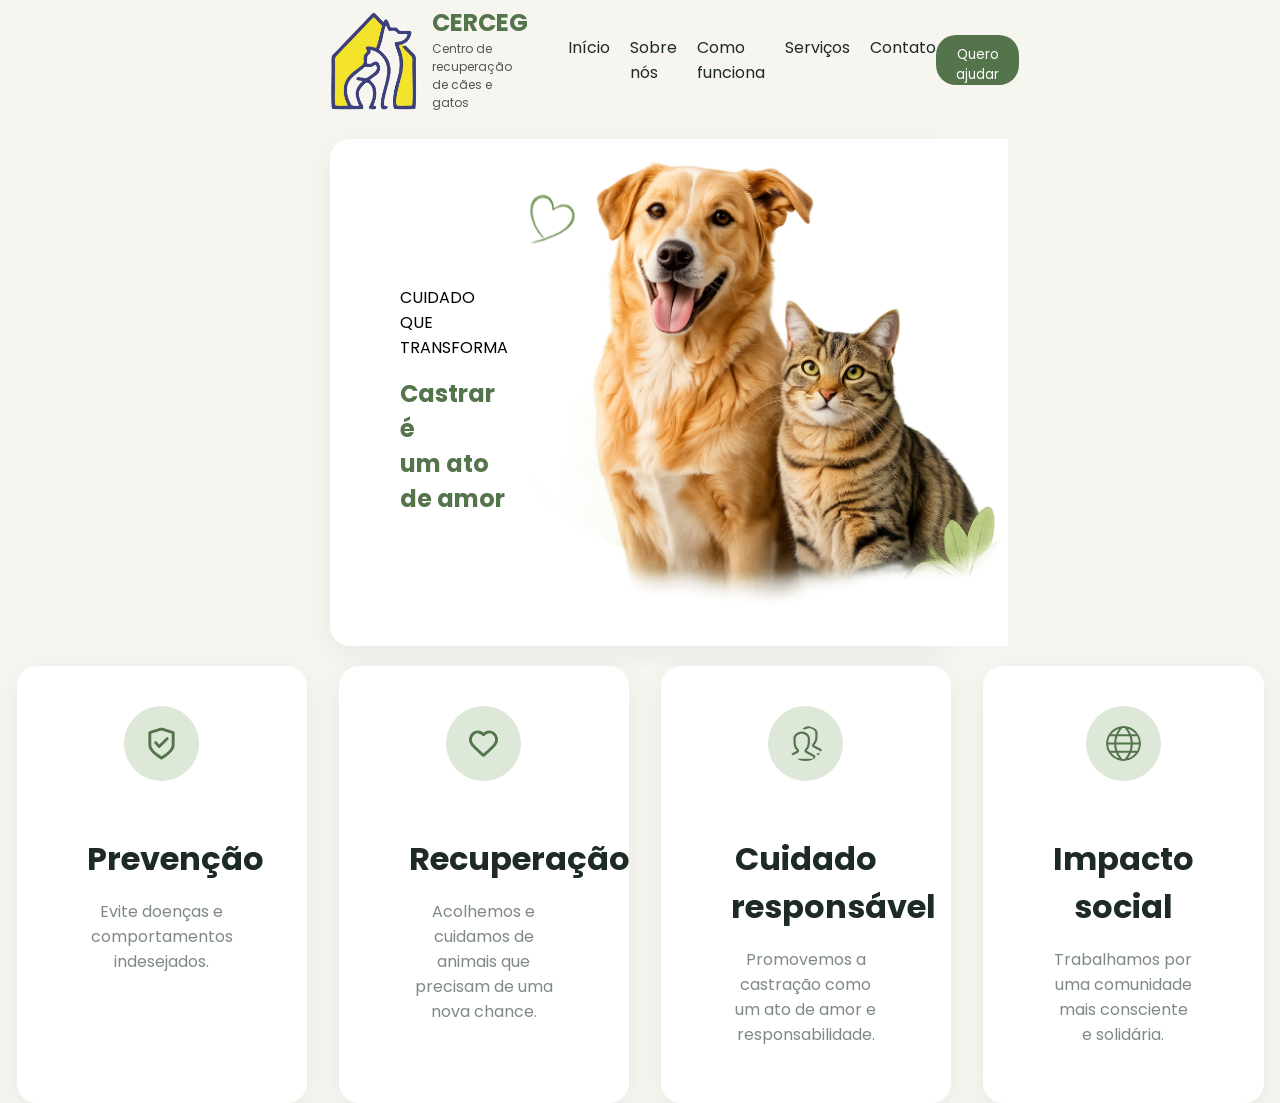
==== index.html @ d8b26020 "feat: trying to introduce cards and set css layout" ====
<!DOCTYPE html>
<html lang="en">
<head>
    <meta charset="UTF-8">
    <meta name="viewport" content="width=device-width, initial-scale=1.0">
    <title>CERCEG - Centro e recuperação de cães e gatos</title>
    <link rel="stylesheet" href="css/style.css">
    <link rel="stylesheet" href="components/topbar/topbar.css">
    <link rel="preconnect" href="https://fonts.googleapis.com">
    <link rel="preconnect" href="https://fonts.gstatic.com" crossorigin>
    <link href="https://fonts.googleapis.com/css2?family=Poppins:ital,wght@0,100;0,200;0,300;0,400;0,500;0,600;0,700;0,800;0,900;1,100;1,200;1,300;1,400;1,500;1,600;1,700;1,800;1,900&display=swap" rel="stylesheet">
</head>
<body>
    <header>
        <div class="topbar">
            <div class="logo">
                <img src="assets/logo.png" alt="Logo CERCEG">
                <div>
                    <h1>CERCEG</h1>
                    <span class="title-light">Centro de recuperação<br>de cães e gatos</span>
                </div>
            </div>
            <nav>
                <ul>
                    <li><a href="#">Início</a></li>
                    <li><a href="#">Sobre nós</a></li>
                    <li><a href="#">Como funciona</a></li>
                    <li><a href="#">Serviços</a></li>
                    <li><a href="#">Contato</a></li>
                </ul>
            </nav>
            <button class="btn">Quero ajudar</button>
        </div>
    </header>
    <main>
        <section class="hero">
            <div class="left">
                <p>CUIDADO QUE TRANSFORMA</p>
                <h1>
                    Castrar é <br>
                    <span class="title-bold">um ato de amor</span>
                </h1>
            </div>
            <div>
                <img src="assets/hero-image.png" alt="Imagem de um cachorro e um gato juntos">
            </div>
        </section>
        <section class="cards">
            <div class="card">
                <img src="assets/prevention.svg" alt="Imagem de segurança">
                <h2>Prevenção</h2>
                <p>Evite doenças e comportamentos indesejados.</p>
            </div>
            <div class="card">
                <img src="assets/recuperation.svg" alt="Imagem de coração">
                <h2>Recuperação</h2>
                <p>Acolhemos e cuidamos de animais que precisam de uma nova chance.</p>
            </div>
            <div class="card">
                <img src="assets/care.svg" alt="Imagem de uma pessoa">
                <h2>Cuidado responsável</h2>
                <p>Promovemos a castração como um ato de amor e responsabilidade.</p>
            </div>
            <div class="card">
                <img src="assets/world.svg" alt="Imagem do mundo">
                <h2>Impacto social</h2>
                <p>Trabalhamos por uma comunidade mais consciente e solidária.</p>
            </div>
        </section>
    </main>
</body>
</html>
---- css/style.css ----
* {
    background-color: #F7F5F0;
}

body {
    margin: 0;
    padding: 0;
    font-family: Poppins, Arial, Helvetica, sans-serif;
}

.hero {
    display: flex;
    justify-content: space-between;
    align-items: center;
    margin: 20px 330px 20px 330px;
    background-color: white;
    border-radius: 20px;
    box-shadow: 0 8px 30px rgba(30,42,36,0.06);
}
.hero * {
    background-color: white;
}
.hero .left {
    padding-left: 70px;
    
}
.hero img {
    height: 500px;
    padding: 0;
    background-color: transparent;
}

.cards {
    display: flex;
    gap: 32px;
    justify-content: center;
    margin: 0 360px;
}

.card {
    background-color: white;
    border-radius: 20px;
    padding: 40px 70px;
    text-align: center;
    box-shadow: 0 8px 30px rgba(30,42,36,0.06);
    width: 150px;
}

.card img {
    background-color: #DDE8D8;
    padding: 20px;
    border-radius: 50%;
    height: 35px;
    width: auto;
    margin-bottom: 20px;
}
.card h2 {
    margin-bottom: 15px;
    font-size: 1.5em;
    color: #1E2A24;
    font-weight: semi-bold;
    font-size: 32px;
    font-family: 'Poppins', sans-serif;
    background-color: white;
}
.card p {
    color: #7E8A83;
    font-weight: medium;
    font-family: 'Poppins', sans-serif;
    background-color: white;
}
---- components/topbar/topbar.css ----
* {
    font-family: 'Poppins', sans-serif;
}

.topbar {
    display: flex;
    justify-content: space-between;
    align-items: center;
    padding: 5px 0 5px 0;
    margin: 0 320px;
}

.topbar .logo {
    display: flex;
    align-items: center;
    gap: 10px;
}

.topbar img {
    height: 100px;
}

.topbar ul {
    display: flex;
    list-style: none;
    gap: 20px;
}
.topbar ul li a {
    text-decoration: none;
    color: #1E2A24
}
.topbar button {
    background-color: #54744c;
    color: white;
    border: none;
    padding: 10px 20px;
    border-radius: 5px;
    cursor: pointer;
    border-radius: 20px;
    height: 50px;
}
h1 {
    color: #54744c;
    font-size: 24px;
    margin: 0;
    align-items: center;
}

.title-light {
    display: inline-block;
    font-weight: medium;
    font-size: 12px;
    color: #555;
}
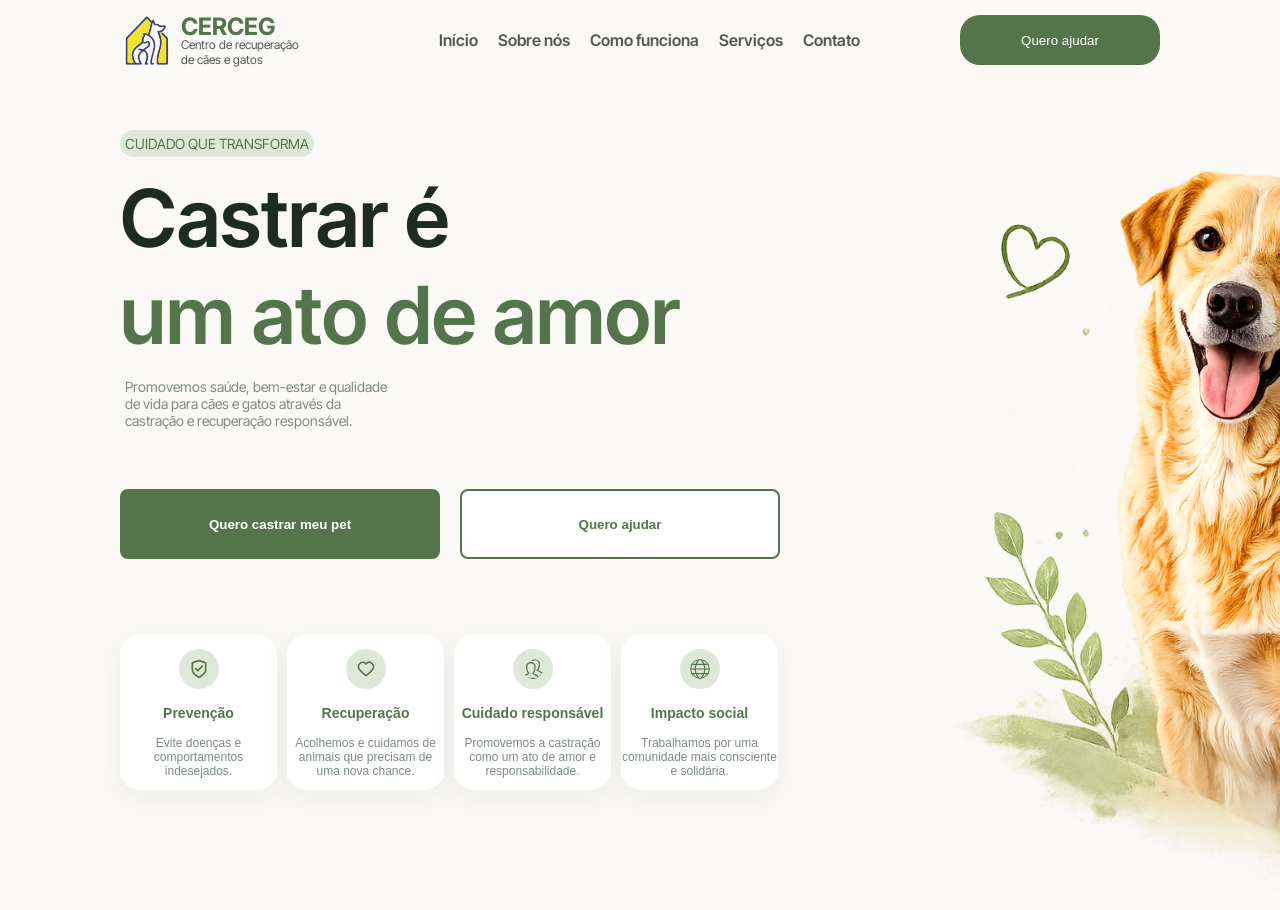
==== commit 5bdfd363: "fix: adjust layout" ====
--- a/index.html
+++ b/index.html
@@ -8,14 +8,14 @@
     <link rel="stylesheet" href="components/topbar/topbar.css">
     <link rel="preconnect" href="https://fonts.googleapis.com">
     <link rel="preconnect" href="https://fonts.gstatic.com" crossorigin>
-    <link href="https://fonts.googleapis.com/css2?family=Poppins:ital,wght@0,100;0,200;0,300;0,400;0,500;0,600;0,700;0,800;0,900;1,100;1,200;1,300;1,400;1,500;1,600;1,700;1,800;1,900&display=swap" rel="stylesheet">
+    <link href="https://fonts.googleapis.com/css2?family=Inter+Tight:ital,wght@0,100..900;1,100..900&display=swap" rel="stylesheet">
 </head>
 <body>
     <header>
         <div class="topbar">
             <div class="logo">
                 <img src="assets/logo.png" alt="Logo CERCEG">
-                <div>
+                <div class="title">
                     <h1>CERCEG</h1>
                     <span class="title-light">Centro de recuperação<br>de cães e gatos</span>
                 </div>
@@ -35,38 +35,44 @@
     <main>
         <section class="hero">
             <div class="left">
-                <p>CUIDADO QUE TRANSFORMA</p>
+                <p class="tag">CUIDADO QUE TRANSFORMA</p>
                 <h1>
                     Castrar é <br>
-                    <span class="title-bold">um ato de amor</span>
+                    <span>um ato de amor</span>
                 </h1>
+                <p class="description">Promovemos saúde, bem-estar e qualidade<br>de vida para cães e gatos através da<br>castração e recuperação responsável.</p>
+                <div class="btn">
+                    <button class="green">Quero castrar meu pet</button>
+                    <button class="white">Quero ajudar</button>
+                </div>
+                <section class="cards">
+                    <div class="card">
+                        <img src="assets/prevention.svg" alt="Imagem de segurança">
+                        <h2>Prevenção</h2>
+                        <p>Evite doenças e comportamentos indesejados.</p>
+                    </div>
+                    <div class="card">
+                        <img src="assets/recuperation.svg" alt="Imagem de coração">
+                        <h2>Recuperação</h2>
+                        <p>Acolhemos e cuidamos de animais que precisam de uma nova chance.</p>
+                    </div>
+                    <div class="card">
+                        <img src="assets/care.svg" alt="Imagem de uma pessoa">
+                        <h2>Cuidado responsável</h2>
+                        <p>Promovemos a castração como um ato de amor e responsabilidade.</p>
+                    </div>
+                    <div class="card">
+                        <img src="assets/world.svg" alt="Imagem do mundo">
+                        <h2>Impacto social</h2>
+                        <p>Trabalhamos por uma comunidade mais consciente e solidária.</p>
+                    </div>
+                </section>
             </div>
-            <div>
-                <img src="assets/hero-image.png" alt="Imagem de um cachorro e um gato juntos">
+            <div class="right">
+                <img src="assets/tst.png" alt="Imagem de um cachorro e um gato juntos">
             </div>
         </section>
-        <section class="cards">
-            <div class="card">
-                <img src="assets/prevention.svg" alt="Imagem de segurança">
-                <h2>Prevenção</h2>
-                <p>Evite doenças e comportamentos indesejados.</p>
-            </div>
-            <div class="card">
-                <img src="assets/recuperation.svg" alt="Imagem de coração">
-                <h2>Recuperação</h2>
-                <p>Acolhemos e cuidamos de animais que precisam de uma nova chance.</p>
-            </div>
-            <div class="card">
-                <img src="assets/care.svg" alt="Imagem de uma pessoa">
-                <h2>Cuidado responsável</h2>
-                <p>Promovemos a castração como um ato de amor e responsabilidade.</p>
-            </div>
-            <div class="card">
-                <img src="assets/world.svg" alt="Imagem do mundo">
-                <h2>Impacto social</h2>
-                <p>Trabalhamos por uma comunidade mais consciente e solidária.</p>
-            </div>
-        </section>
+        
     </main>
 </body>
 </html>
--- a/css/style.css
+++ b/css/style.css
@@ -1,65 +1,129 @@
-* {
-    background-color: #F7F5F0;
+body * {
+    background-color: #FAF9F6;
 }
 
 body {
+    font-family: "Inter Tight", sans-serif;
+    font-optical-sizing: auto;
     margin: 0;
     padding: 0;
-    font-family: Poppins, Arial, Helvetica, sans-serif;
 }
 
 .hero {
     display: flex;
-    justify-content: space-between;
+    align-items: stretch;
+}
+
+.hero .left .tag {
+    display: inline-flex;
     align-items: center;
-    margin: 20px 330px 20px 330px;
+    color: #54744c;
+    font-weight: medium;
+    font-size: 14px;
+    margin: 50px 0 0 120px;
+    border-radius: 20px;
+    background-color: #DDE8D8;
+    padding: 5px 5px 5px 5px;
+}
+
+.hero .left h1 {
+    color: #1E2A24;
+    font-weight: 600;
+    font-size: 80px;
+    margin: 12px 0 0 120px;
+    background-color: transparent;
+}
+
+.hero .left h1 span {
+    color: #54744c;
+}
+
+.hero .left .description {
+    display: inline-flex;
+    color: #7E8A83;
+    font-weight: medium;
+    font-size: 14px;
+    margin: 15px 0 0 125px;
+    background-color: transparent;
+}
+
+.hero .left .btn .green {
+    background-color: #54744c;
+    color: white;
+    border: none;
+    border-radius: 8px;
+    cursor: pointer;
+    width: 320px;
+    height: 70px;
+    font-weight: 600;
+}
+
+.hero .left .btn .white {
     background-color: white;
-    border-radius: 20px;
-    box-shadow: 0 8px 30px rgba(30,42,36,0.06);
+    color: #54744c;
+    border: 2px solid #54744c;
+    border-radius: 8px;
+    cursor: pointer;
+    width: 320px;
+    height: 70px;
+    font-weight: 600;
 }
-.hero * {
-    background-color: white;
+
+.hero .left .btn {
+    display: flex;
+    gap: 20px;
+    margin: 60px 0 0 120px;
 }
+
+.hero img {
+    height: 830px;
+    padding: 0;
+}
+
 .hero .left {
-    padding-left: 70px;
-    
+    flex: 1;
+    display: flex;
+    flex-direction: column;
+    align-items: flex-start;
 }
-.hero img {
-    height: 500px;
-    padding: 0;
-    background-color: transparent;
+
+.hero .right {
+    flex: 1;
+    display: flex;
+    justify-content: center;
+    margin-right: 90px;
 }
 
 .cards {
     display: flex;
-    gap: 32px;
+    gap: 10px;
     justify-content: center;
-    margin: 0 360px;
+    margin: 75px 150px 0 120px;
+    border: 0;
 }
 
 .card {
     background-color: white;
     border-radius: 20px;
-    padding: 40px 70px;
     text-align: center;
     box-shadow: 0 8px 30px rgba(30,42,36,0.06);
-    width: 150px;
+    width: 157px;
 }
 
 .card img {
     background-color: #DDE8D8;
-    padding: 20px;
+    margin-top: 15px;
+    padding: 10px;
     border-radius: 50%;
-    height: 35px;
+    height: 20px;
     width: auto;
-    margin-bottom: 20px;
 }
 .card h2 {
     margin-bottom: 15px;
     font-size: 1.5em;
-    color: #1E2A24;
-    font-weight: semi-bold;
-    font-size: 32px;
+    color: #54744c;
+    font-weight: 700;
+    font-size: 14px;
     font-family: 'Poppins', sans-serif;
     background-color: white;
 }
@@ -68,4 +132,5 @@
     font-weight: medium;
     font-family: 'Poppins', sans-serif;
     background-color: white;
+    font-size: 12px;
 }
--- a/components/topbar/topbar.css
+++ b/components/topbar/topbar.css
@@ -1,13 +1,10 @@
-* {
-    font-family: 'Poppins', sans-serif;
-}
-
 .topbar {
     display: flex;
     justify-content: space-between;
     align-items: center;
     padding: 5px 0 5px 0;
-    margin: 0 320px;
+    height: 70px;
+    border-radius: 30%;
 }
 
 .topbar .logo {
@@ -17,7 +14,8 @@
 }
 
 .topbar img {
-    height: 100px;
+    height: 50px;
+    margin-left: 120px;
 }
 
 .topbar ul {
@@ -27,17 +25,20 @@
 }
 .topbar ul li a {
     text-decoration: none;
-    color: #1E2A24
+    color: #575757;
+    font-weight: 600;
+    font-size: 16px;
 }
 .topbar button {
     background-color: #54744c;
     color: white;
     border: none;
     padding: 10px 20px;
-    border-radius: 5px;
     cursor: pointer;
     border-radius: 20px;
     height: 50px;
+    width: 200px;
+    margin-right: 120px;
 }
 h1 {
     color: #54744c;
@@ -47,6 +48,7 @@
 }
 
 .title-light {
+    margin-top: -4px;
     display: inline-block;
     font-weight: medium;
     font-size: 12px;
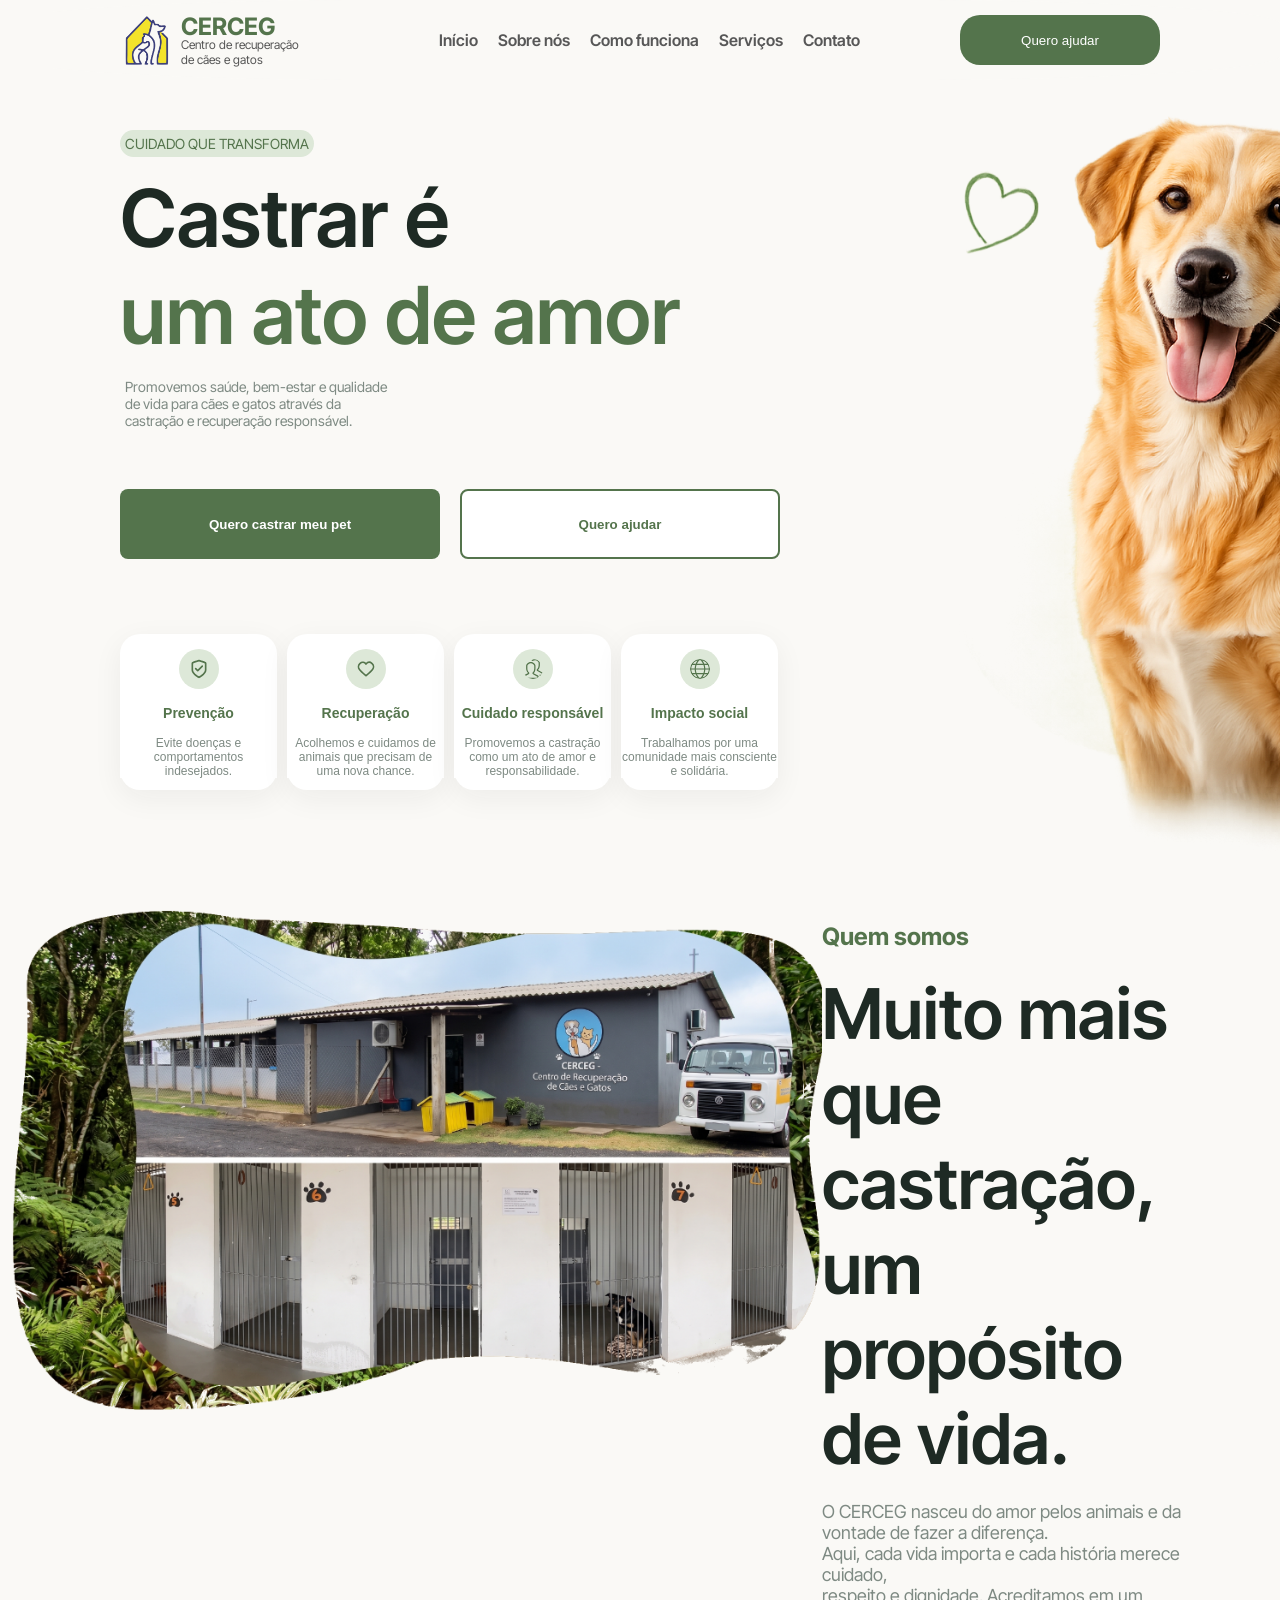
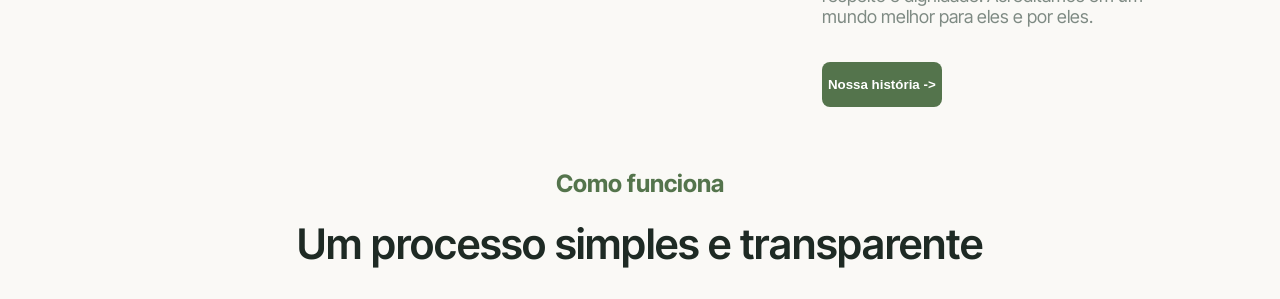
==== commit dabf3151: "feat: add about section" ====
--- a/index.html
+++ b/index.html
@@ -69,10 +69,29 @@
                 </section>
             </div>
             <div class="right">
-                <img src="assets/tst.png" alt="Imagem de um cachorro e um gato juntos">
+                <img src="assets/hero-image.png" alt="Imagem de um cachorro e um gato juntos">
             </div>
         </section>
-        
+        <section class="about">
+            <div class="left">
+                <img src="assets/about-image.png" alt="CERCEG Localização">
+            </div>
+            <div class="right">
+                <h2>Quem somos</h2>
+                <h3>Muito mais que castração,<br>um propósito de vida.</h3>
+                <span class="description">
+                    O CERCEG nasceu do amor pelos animais e da vontade
+                    de fazer a diferença.<br>Aqui, cada vida importa e cada
+                    história merece cuidado,<br>respeito e dignidade.
+                    Acreditamos em um mundo melhor para eles e por eles.
+                </span>
+                <button class="btn">Nossa história -></button>
+            </div>
+        </section>
+        <section class="how-it-works">
+            <h2>Como funciona</h2>
+            <h3>Um processo simples e transparente</h3>
+        </section>
     </main>
 </body>
 </html>
--- a/css/style.css
+++ b/css/style.css
@@ -118,6 +118,7 @@
     height: 20px;
     width: auto;
 }
+
 .card h2 {
     margin-bottom: 15px;
     font-size: 1.5em;
@@ -127,6 +128,7 @@
     font-family: 'Poppins', sans-serif;
     background-color: white;
 }
+
 .card p {
     color: #7E8A83;
     font-weight: medium;
@@ -134,3 +136,89 @@
     background-color: white;
     font-size: 12px;
 }
+
+.about {
+    display: flex;
+    align-items: stretch;
+}
+
+.about .left {
+    flex: 1;
+    display: flex;
+    justify-content: center;
+    margin-left: 0;
+}
+
+.about .left img {
+    height: 500px;
+    padding: 0 0 70px 0;
+}
+
+.about .right {
+    flex: 1;
+    display: flex;
+    flex-direction: column;
+    align-items: flex-start;
+    margin-right: 90px;
+}
+
+.about .right h2 {
+    color: #54744c;
+    font-size: 24px;
+    font-weight: 700;
+    margin: 12px 0 20px 0;
+    background-color: transparent;
+}
+
+.about .right h3 {
+    color: #1E2A24;
+    font-size: 70px;
+    font-weight: 600;
+    margin: 0 0 20px 0;
+    background-color: transparent;
+}
+.about .right span {
+    display: inline-flex;
+    color: #7E8A83;
+    font-weight: medium;
+    font-size: 18px;
+    margin: 0 0 20px 0;
+    background-color: transparent;
+    align-items: center;
+    justify-content: center;
+}
+
+.about .right .btn {
+    background-color: #54744c;
+    color: white;
+    border: none;
+    border-radius: 8px;
+    cursor: pointer;
+    font-weight: 600;
+    height: 45px;
+    margin: 15px 0 50px 0;
+}
+.how-it-works {
+    display: flex;
+    flex-direction: column;
+    align-items: center;
+    margin: 0;
+    padding: 0;
+}
+.how-it-works h2 {
+    color: #54744c;
+    font-size: 24px;
+    align-items: center;
+    justify-content: center;
+    font-weight: 700;
+    margin: 12px 0 20px 0;
+    background-color: transparent;
+}
+
+.how-it-works h3 {
+    color: #1E2A24;
+    font-size: 42px;
+    font-weight: 600;
+    margin: 0 0 30px 0;
+    background-color: transparent;
+}
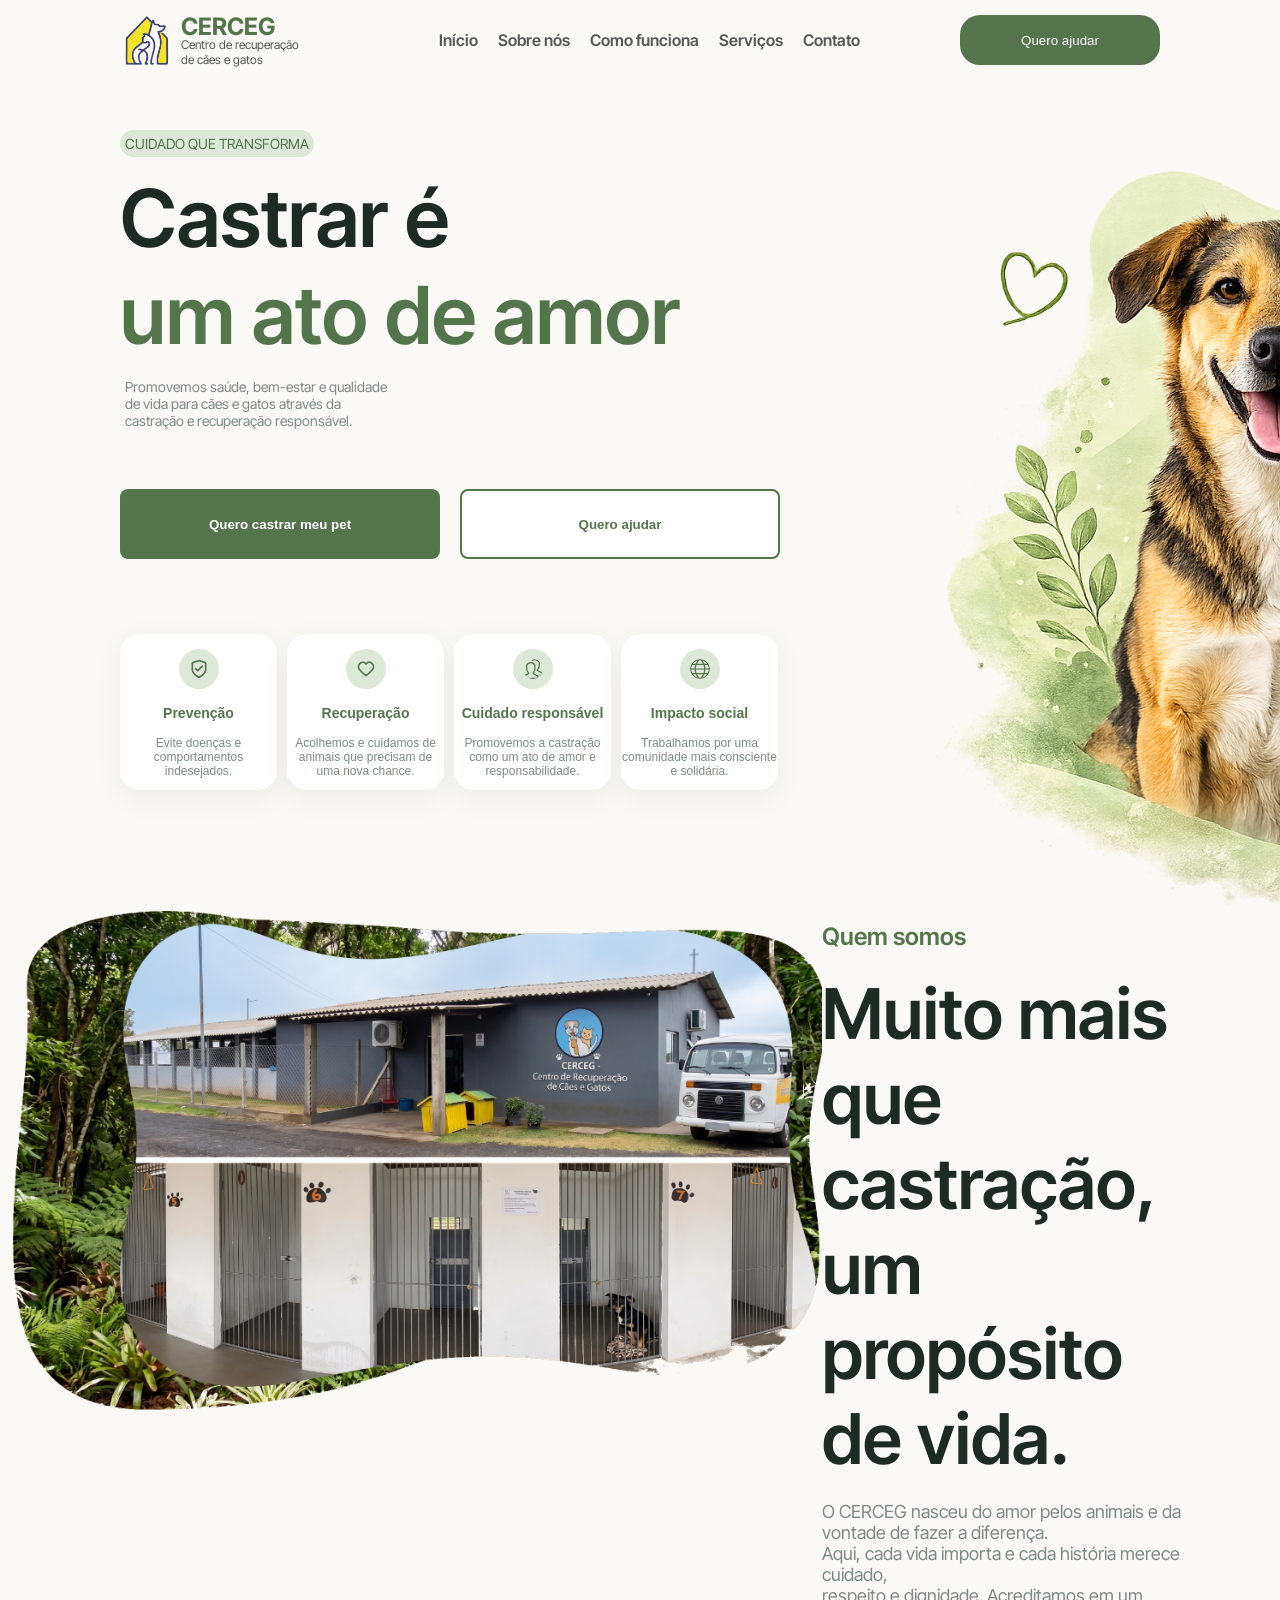
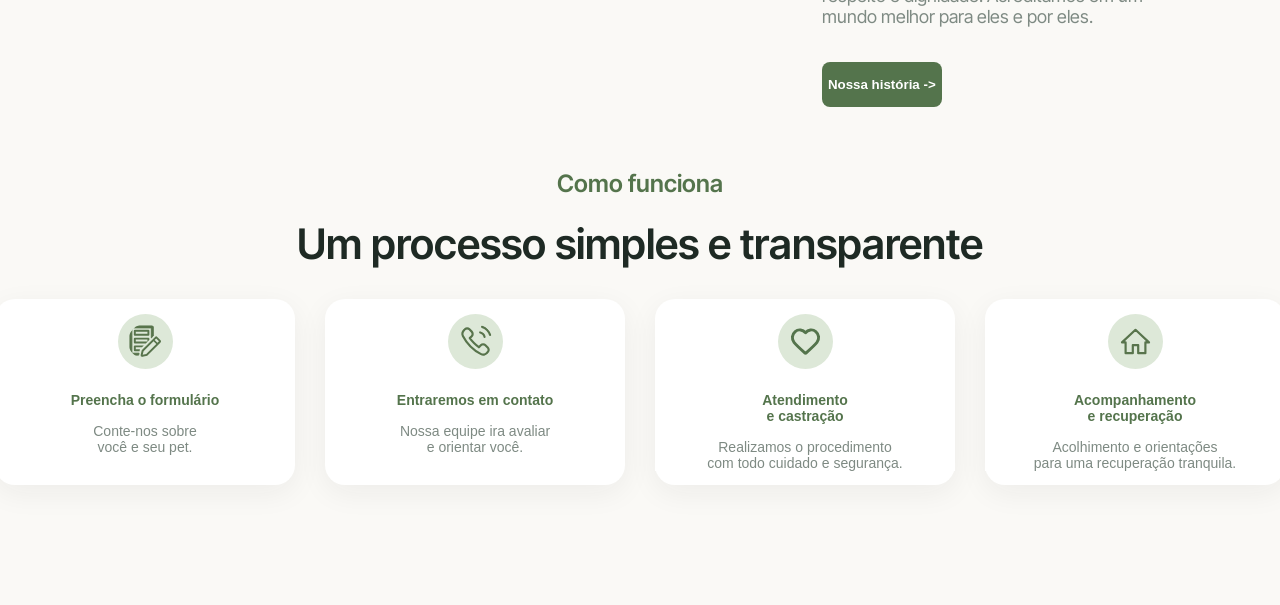
==== commit 15dfbaa0: "feat: add a steps section" ====
--- a/index.html
+++ b/index.html
@@ -91,6 +91,27 @@
         <section class="how-it-works">
             <h2>Como funciona</h2>
             <h3>Um processo simples e transparente</h3>
+            <div class="steps">
+                <div class="step">
+                    <img src="assets/form.svg" alt="Imagem de um calendário">
+                    <h4>Preencha o formulário</h4>
+                    <p>Conte-nos sobre<br>você e seu pet.</p>
+                </div>
+                <div class="step">
+                    <img src="assets/telephone.svg" alt="Imagem de um telefone">
+                    <h4>Entraremos em contato</h4>
+                    <p>Nossa equipe ira avaliar<br>e orientar você.</p>
+                </div>
+                <div class="step">
+                    <img src="assets/recuperation.svg" alt="Imagem de um coração">
+                    <h4>Atendimento<br>e castração</h4>
+                    <p>Realizamos o procedimento<br>com todo cuidado e segurança.</p>
+                </div>
+                <div class="step">
+                    <img src="assets/house.svg" alt="Imagem de um coração">
+                    <h4>Acompanhamento<br>e recuperação</h4>
+                    <p>Acolhimento e orientações<br>para uma recuperação tranquila.</p>
+                </div>
         </section>
     </main>
 </body>
--- a/css/style.css
+++ b/css/style.css
@@ -165,7 +165,7 @@
 .about .right h2 {
     color: #54744c;
     font-size: 24px;
-    font-weight: 700;
+    font-weight: 600;
     margin: 12px 0 20px 0;
     background-color: transparent;
 }
@@ -204,15 +204,14 @@
     align-items: center;
     margin: 0;
     padding: 0;
+    background-color: transparent;
 }
 .how-it-works h2 {
     color: #54744c;
     font-size: 24px;
-    align-items: center;
-    justify-content: center;
-    font-weight: 700;
+    justify-content: center;
+    font-weight: 600;
     margin: 12px 0 20px 0;
-    background-color: transparent;
 }
 
 .how-it-works h3 {
@@ -220,5 +219,48 @@
     font-size: 42px;
     font-weight: 600;
     margin: 0 0 30px 0;
-    background-color: transparent;
+    justify-content: center;
+}
+
+.how-it-works .steps {
+    display: flex;
+    margin: 0;
+    padding: 0 0 120px 0;
+}
+
+.how-it-works .steps .step {
+    background-color: white;
+    border-radius: 20px;
+    text-align: center;
+    box-shadow: 0 8px 30px rgba(30,42,36,0.06);
+    width: 300px;
+    margin: 0 15px;
+}
+
+.how-it-works img {
+    background-color: #DDE8D8;
+    justify-content: center;
+    margin-top: 15px;
+    padding: 10px;
+    border-radius: 50%;
+    height: 35px;
+    width: auto;
+}
+
+.how-it-works .steps .step h4 {
+    margin-bottom: 15px;
+    font-size: 1.5em;
+    color: #54744c;
+    font-weight: 700;
+    font-size: 14px;
+    font-family: 'Poppins', sans-serif;
+    background-color: white;
+}
+
+.how-it-works .steps .step p {
+    color: #7E8A83;
+    font-weight: medium;
+    font-family: 'Poppins', sans-serif;
+    background-color: white;
+    font-size: 14px;
 }
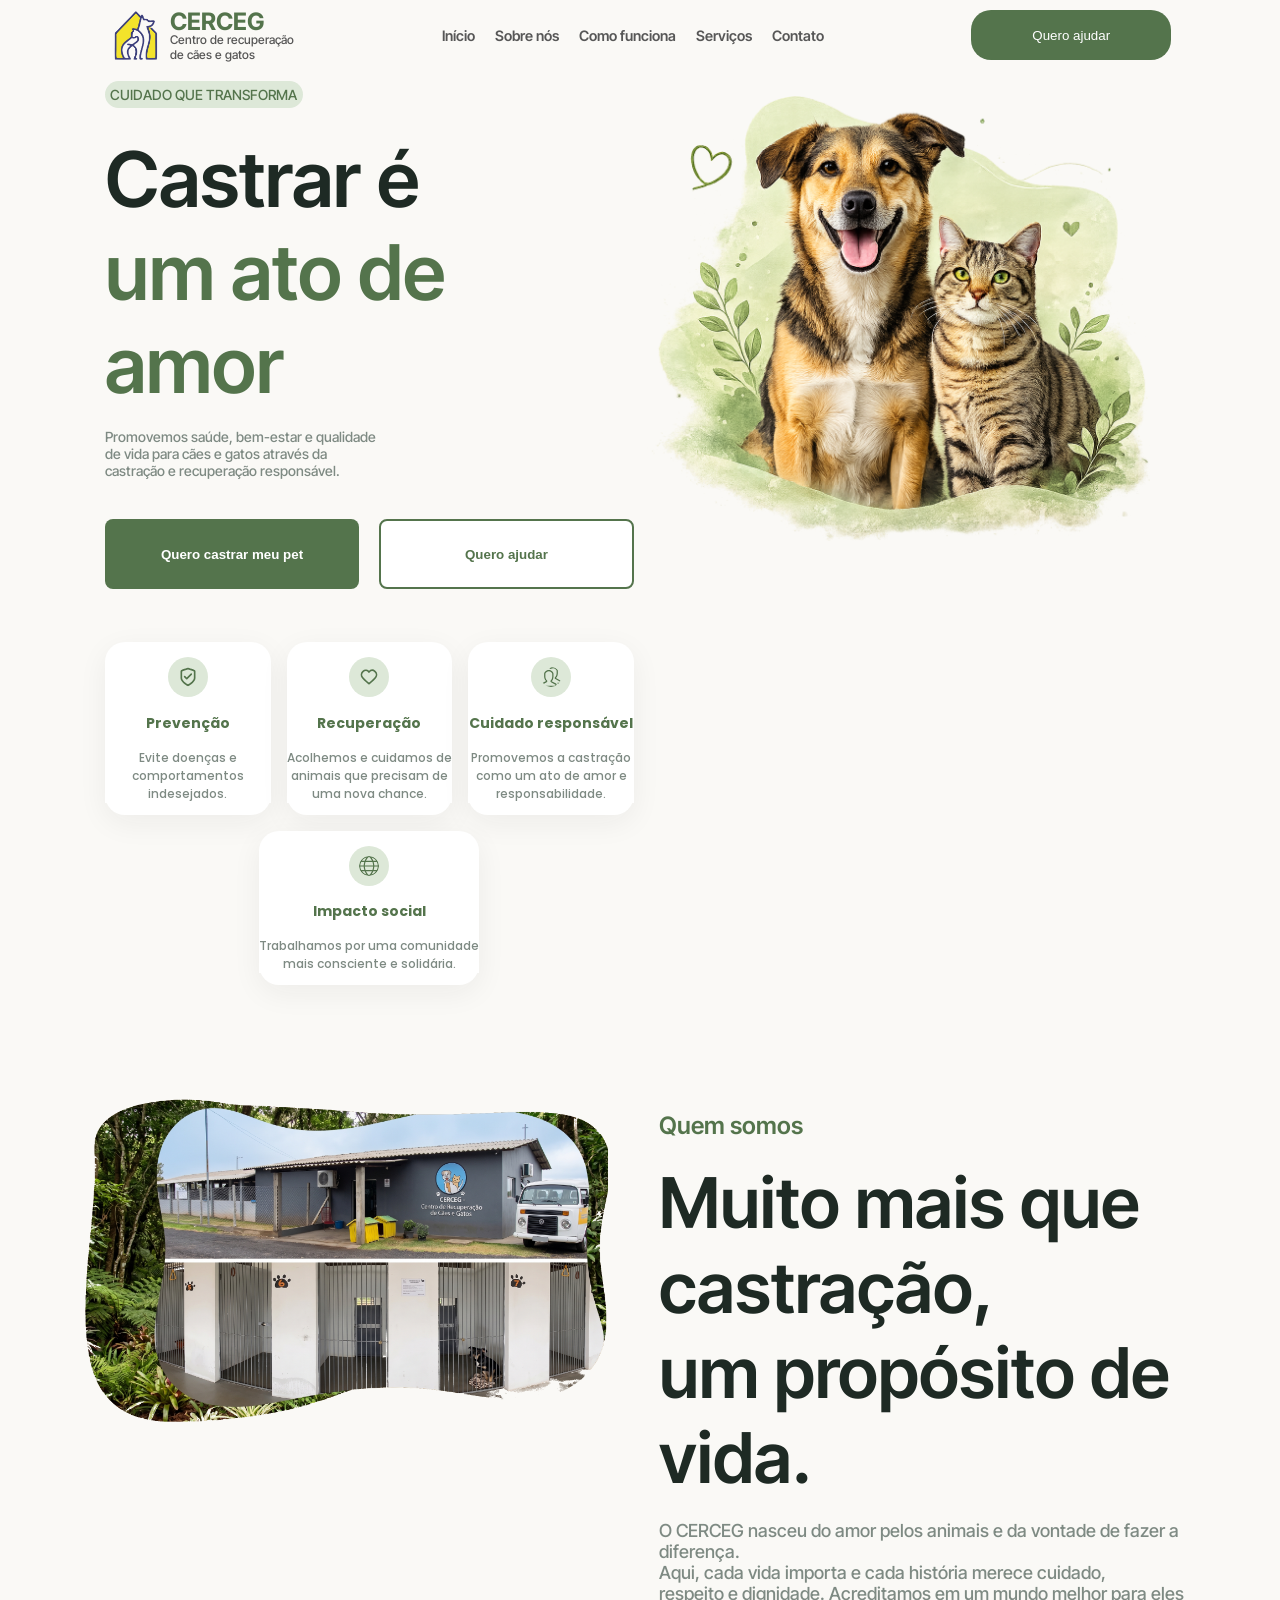
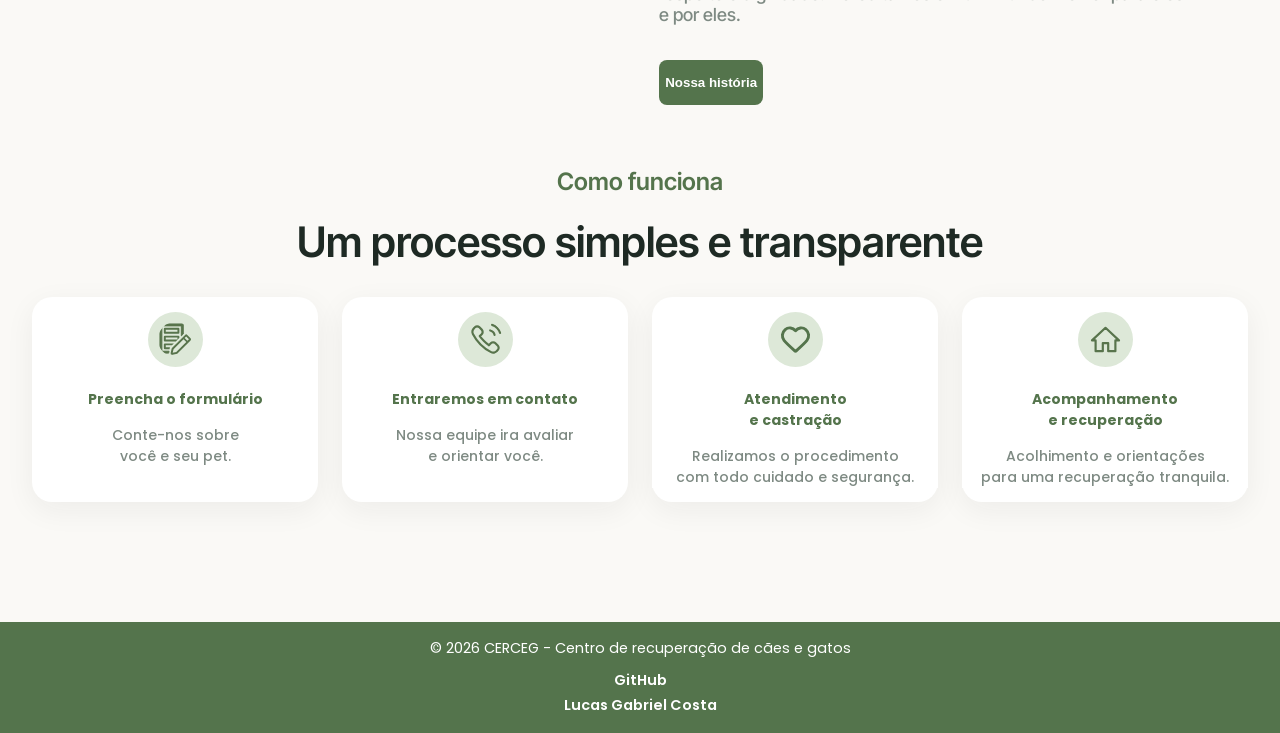
==== commit e43b64a7: "feat: add footer and alter cards to stay responsive to desktops" ====
--- a/index.html
+++ b/index.html
@@ -1,14 +1,18 @@
 <!DOCTYPE html>
-<html lang="en">
+<html lang="pt-BR">
 <head>
     <meta charset="UTF-8">
     <meta name="viewport" content="width=device-width, initial-scale=1.0">
     <title>CERCEG - Centro e recuperação de cães e gatos</title>
     <link rel="stylesheet" href="css/style.css">
     <link rel="stylesheet" href="components/topbar/topbar.css">
+    <link rel="stylesheet" href="components/footer/footer.css">
+
     <link rel="preconnect" href="https://fonts.googleapis.com">
     <link rel="preconnect" href="https://fonts.gstatic.com" crossorigin>
+    
     <link href="https://fonts.googleapis.com/css2?family=Inter+Tight:ital,wght@0,100..900;1,100..900&display=swap" rel="stylesheet">
+    <link href="https://fonts.googleapis.com/css2?family=Poppins:wght@400;600&display=swap" rel="stylesheet">
 </head>
 <body>
     <header>
@@ -22,18 +26,18 @@
             </div>
             <nav>
                 <ul>
-                    <li><a href="#">Início</a></li>
-                    <li><a href="#">Sobre nós</a></li>
-                    <li><a href="#">Como funciona</a></li>
+                    <li><a href="#inicio">Início</a></li>
+                    <li><a href="#sobre">Sobre nós</a></li>
+                    <li><a href="#como-funciona">Como funciona</a></li>
                     <li><a href="#">Serviços</a></li>
-                    <li><a href="#">Contato</a></li>
+                    <li><a href="#footer">Contato</a></li>
                 </ul>
             </nav>
             <button class="btn">Quero ajudar</button>
         </div>
     </header>
     <main>
-        <section class="hero">
+        <section id="inicio" class="hero">
             <div class="left">
                 <p class="tag">CUIDADO QUE TRANSFORMA</p>
                 <h1>
@@ -72,7 +76,7 @@
                 <img src="assets/hero-image.png" alt="Imagem de um cachorro e um gato juntos">
             </div>
         </section>
-        <section class="about">
+        <section id="sobre" class="about">
             <div class="left">
                 <img src="assets/about-image.png" alt="CERCEG Localização">
             </div>
@@ -85,10 +89,10 @@
                     história merece cuidado,<br>respeito e dignidade.
                     Acreditamos em um mundo melhor para eles e por eles.
                 </span>
-                <button class="btn">Nossa história -></button>
+                <button class="btn">Nossa história</button>
             </div>
         </section>
-        <section class="how-it-works">
+        <section id="como-funciona" class="how-it-works">
             <h2>Como funciona</h2>
             <h3>Um processo simples e transparente</h3>
             <div class="steps">
@@ -112,7 +116,14 @@
                     <h4>Acompanhamento<br>e recuperação</h4>
                     <p>Acolhimento e orientações<br>para uma recuperação tranquila.</p>
                 </div>
+            </div>
         </section>
     </main>
+    <footer id="footer">
+        <p>© 2026 CERCEG - Centro de recuperação de cães e gatos</p>
+        <a href="https://github.com/rxluk/CERCEG/">GitHub</a>
+        <br>
+        <a href="https://rxluk.github.io/">Lucas Gabriel Costa</a>
+    </footer>
 </body>
 </html>
--- a/css/style.css
+++ b/css/style.css
@@ -1,4 +1,7 @@
-body * {
+html {
+    scroll-behavior: smooth;
+}
+body {
     background-color: #FAF9F6;
 }
 
@@ -7,30 +10,42 @@
     font-optical-sizing: auto;
     margin: 0;
     padding: 0;
+    overflow-x: hidden;
 }
 
 .hero {
     display: flex;
     align-items: stretch;
+    width: 100%;
+    margin: 0 auto;
+    padding: 0 2rem;
+    box-sizing: border-box;
+}
+
+.hero .left,
+.hero .right {
+    flex: 1;
+    min-width: 0;
+    width: 100%;
 }
 
 .hero .left .tag {
     display: inline-flex;
     align-items: center;
     color: #54744c;
-    font-weight: medium;
-    font-size: 14px;
-    margin: 50px 0 0 120px;
-    border-radius: 20px;
+    font-weight: 500;
+    font-size: 0.875rem;
+    margin-top: 2%;
+    border-radius: 1.25rem;
     background-color: #DDE8D8;
-    padding: 5px 5px 5px 5px;
+    padding: 1% 1%;
 }
 
 .hero .left h1 {
     color: #1E2A24;
     font-weight: 600;
-    font-size: 80px;
-    margin: 12px 0 0 120px;
+    font-size: clamp(1rem, 6vw, 5rem);
+    margin-top: 2%;
     background-color: transparent;
 }
 
@@ -41,42 +56,50 @@
 .hero .left .description {
     display: inline-flex;
     color: #7E8A83;
-    font-weight: medium;
-    font-size: 14px;
-    margin: 15px 0 0 125px;
-    background-color: transparent;
+    font-weight: 500;
+    font-size: 0.875rem;
+    margin-top: 3%;
+    background-color: transparent;
+}
+
+.hero .left .btn {
+    display: flex;
+    gap: 1.25rem;
+    width: 100%;
+    background-color: transparent;
+    margin-top: 5%;
+}
+
+.hero .left .btn .green,
+.hero .left .btn .white {
+    flex: 1 1 20rem;
+    min-width: 14rem;
+    width: 100%;
+    height: 4.375rem;
+    font-weight: 600;
 }
 
 .hero .left .btn .green {
     background-color: #54744c;
     color: white;
     border: none;
-    border-radius: 8px;
+    border-radius: 0.5rem;
     cursor: pointer;
-    width: 320px;
-    height: 70px;
-    font-weight: 600;
 }
 
 .hero .left .btn .white {
     background-color: white;
     color: #54744c;
     border: 2px solid #54744c;
-    border-radius: 8px;
+    border-radius: 0.5rem;
     cursor: pointer;
-    width: 320px;
-    height: 70px;
-    font-weight: 600;
-}
-
-.hero .left .btn {
-    display: flex;
-    gap: 20px;
-    margin: 60px 0 0 120px;
 }
 
 .hero img {
-    height: 830px;
+    margin-top: 5%;
+    max-width: 95%;
+    height: auto;
+    object-fit: contain;
     padding: 0;
 }
 
@@ -85,20 +108,24 @@
     display: flex;
     flex-direction: column;
     align-items: flex-start;
+    margin-bottom: 5%;
+    margin-left: 6%;
 }
 
 .hero .right {
     flex: 1;
     display: flex;
     justify-content: center;
-    margin-right: 90px;
+    margin-right: 7%;
+    align-items: flex-start;
 }
 
 .cards {
     display: flex;
-    gap: 10px;
-    justify-content: center;
-    margin: 75px 150px 0 120px;
+    gap: 1rem;
+    justify-content: center;
+    flex-wrap: wrap ;
+    margin: 10% 0;
     border: 0;
 }
 
@@ -107,7 +134,9 @@
     border-radius: 20px;
     text-align: center;
     box-shadow: 0 8px 30px rgba(30,42,36,0.06);
-    width: 157px;
+    flex: 1 1 160px;
+    max-width: 220px;
+    min-width: 140px;
 }
 
 .card img {
@@ -131,7 +160,7 @@
 
 .card p {
     color: #7E8A83;
-    font-weight: medium;
+    font-weight: 500;
     font-family: 'Poppins', sans-serif;
     background-color: white;
     font-size: 12px;
@@ -143,23 +172,27 @@
 }
 
 .about .left {
-    flex: 1;
-    display: flex;
-    justify-content: center;
-    margin-left: 0;
-}
-
-.about .left img {
-    height: 500px;
-    padding: 0 0 70px 0;
-}
-
-.about .right {
     flex: 1;
     display: flex;
     flex-direction: column;
     align-items: flex-start;
-    margin-right: 90px;
+    margin-bottom: 5%;
+    margin-left: 6%;
+}
+
+.about .left img {
+    max-width: 100%;
+    height: auto;
+    padding: 0 0 70px 0;
+}
+
+.about .right {
+    flex: 1;
+    display: flex;
+    flex-direction: column;
+    align-items: flex-start;
+    margin-right: 7%;
+    margin-left: 4%;
 }
 
 .about .right h2 {
@@ -180,7 +213,7 @@
 .about .right span {
     display: inline-flex;
     color: #7E8A83;
-    font-weight: medium;
+    font-weight: 500;
     font-size: 18px;
     margin: 0 0 20px 0;
     background-color: transparent;
@@ -224,8 +257,12 @@
 
 .how-it-works .steps {
     display: flex;
-    margin: 0;
-    padding: 0 0 120px 0;
+    flex-wrap: wrap;
+    gap: 1.5rem;
+    justify-content: center;
+    width: 100%;
+    padding: 0 2rem 120px;
+    box-sizing: border-box;
 }
 
 .how-it-works .steps .step {
@@ -233,8 +270,10 @@
     border-radius: 20px;
     text-align: center;
     box-shadow: 0 8px 30px rgba(30,42,36,0.06);
-    width: 300px;
-    margin: 0 15px;
+
+    flex: 1 1 260px;
+    max-width: 300px;
+    min-width: 220px;
 }
 
 .how-it-works img {
@@ -259,7 +298,7 @@
 
 .how-it-works .steps .step p {
     color: #7E8A83;
-    font-weight: medium;
+    font-weight: 500;
     font-family: 'Poppins', sans-serif;
     background-color: white;
     font-size: 14px;
--- a/components/topbar/topbar.css
+++ b/components/topbar/topbar.css
@@ -2,9 +2,12 @@
     display: flex;
     justify-content: space-between;
     align-items: center;
-    padding: 5px 0 5px 0;
+
+    width: 100%;
     height: 70px;
-    border-radius: 30%;
+
+    padding: 5px 2rem;
+    box-sizing: border-box;
 }
 
 .topbar .logo {
@@ -15,20 +18,24 @@
 
 .topbar img {
     height: 50px;
-    margin-left: 120px;
+    margin-left: clamp(1rem, 6vw, 120px);
 }
 
 .topbar ul {
     display: flex;
     list-style: none;
-    gap: 20px;
+    gap: 20px; /* mantém igual */
+    padding: 0;
+    margin: 0;
 }
+
 .topbar ul li a {
     text-decoration: none;
     color: #575757;
     font-weight: 600;
-    font-size: 16px;
+    font-size: clamp(0.9rem, 1vw, 1rem);
 }
+
 .topbar button {
     background-color: #54744c;
     color: white;
@@ -37,20 +44,21 @@
     cursor: pointer;
     border-radius: 20px;
     height: 50px;
-    width: 200px;
-    margin-right: 120px;
+
+    width: clamp(160px, 18vw, 200px);
+    margin-right: clamp(1rem, 6vw, 120px);
 }
+
 h1 {
     color: #54744c;
     font-size: 24px;
     margin: 0;
-    align-items: center;
 }
 
 .title-light {
     margin-top: -4px;
     display: inline-block;
-    font-weight: medium;
+    font-weight: 500;
     font-size: 12px;
     color: #555;
 }
--- a/components/footer/footer.css
+++ b/components/footer/footer.css
@@ -0,0 +1,26 @@
+footer {
+    background-color: #54744c;
+    color: white;
+    text-align: center;
+    padding: 1rem 1rem; /* antes 2rem */
+    font-family: 'Poppins', sans-serif;
+}
+
+footer p {
+    margin: 0 0 0.5rem 0;
+    background: transparent;
+    font-size: 0.9rem;
+}
+
+footer a {
+    color: white;
+    text-decoration: none;
+    margin: 0 0.5rem;
+    background: transparent;
+    font-weight: 600;
+    font-size: 0.9rem;
+}
+
+footer a:hover {
+    text-decoration: underline;
+}
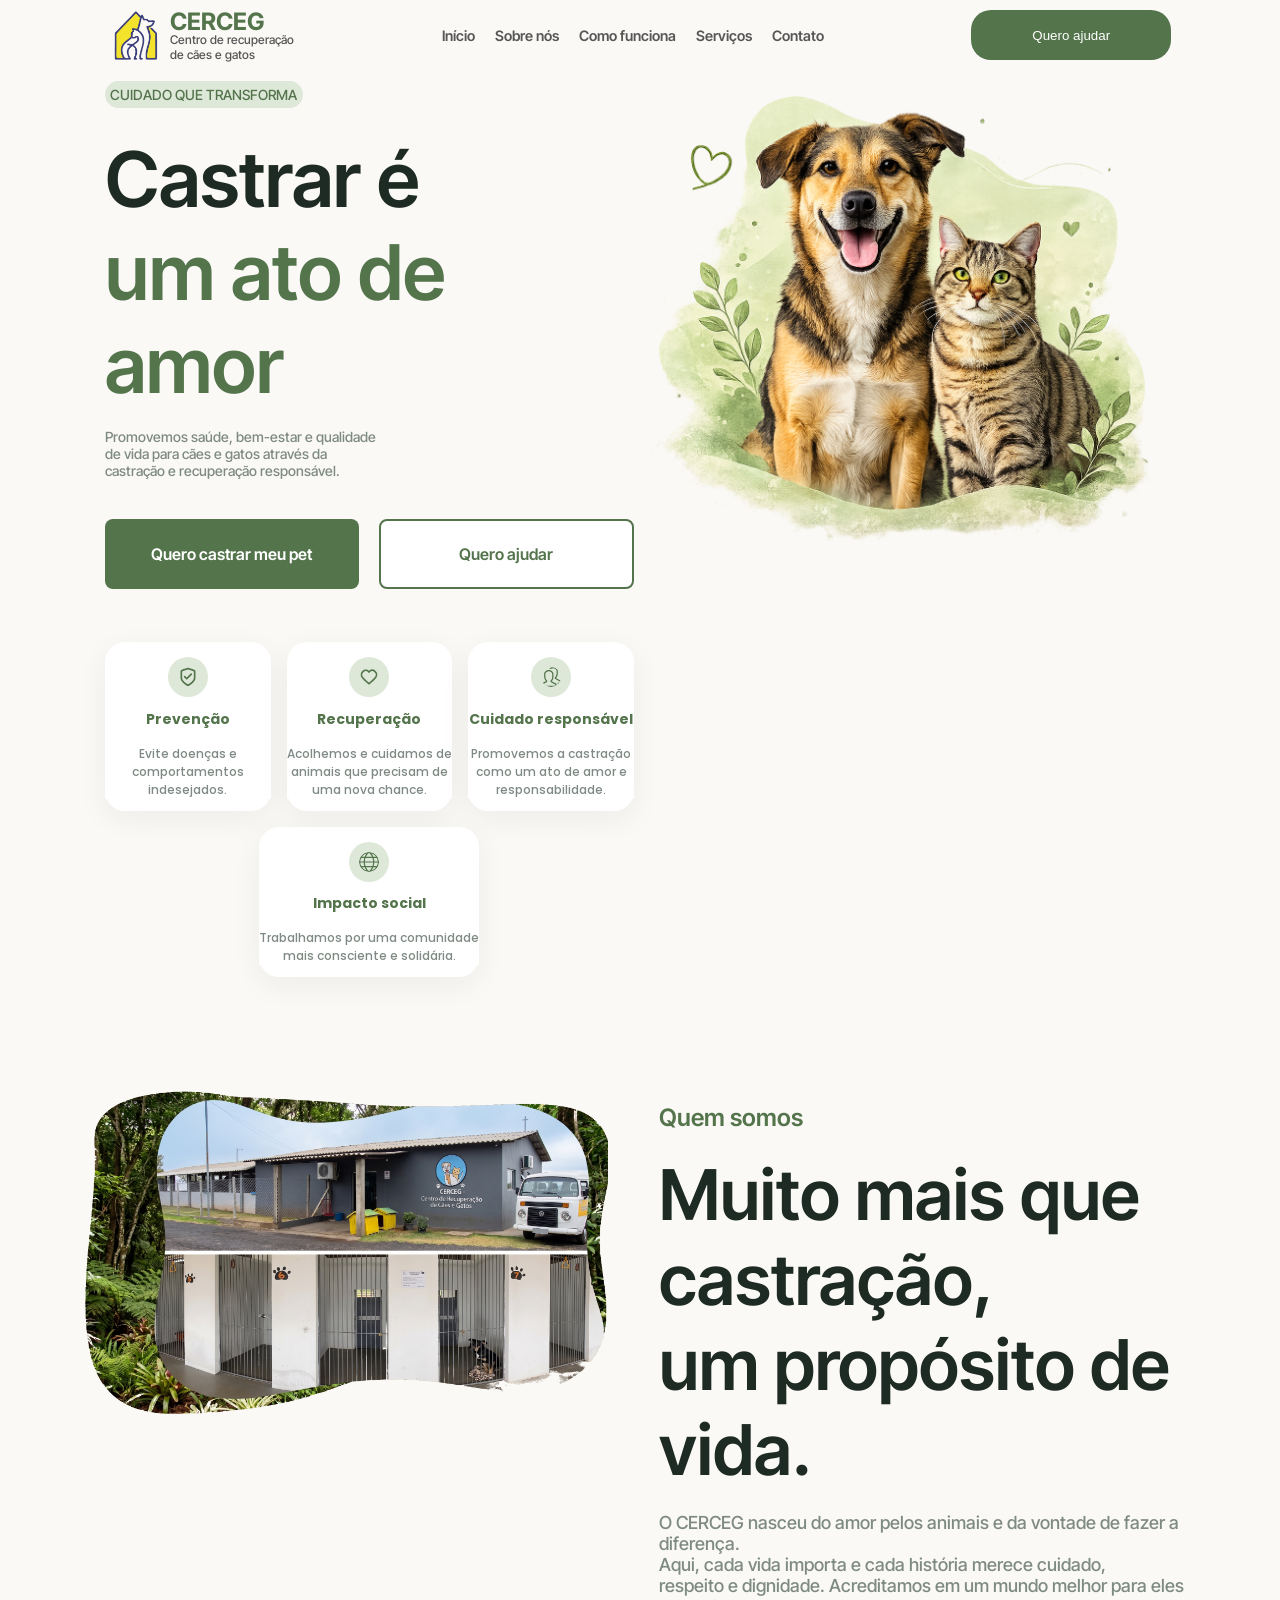
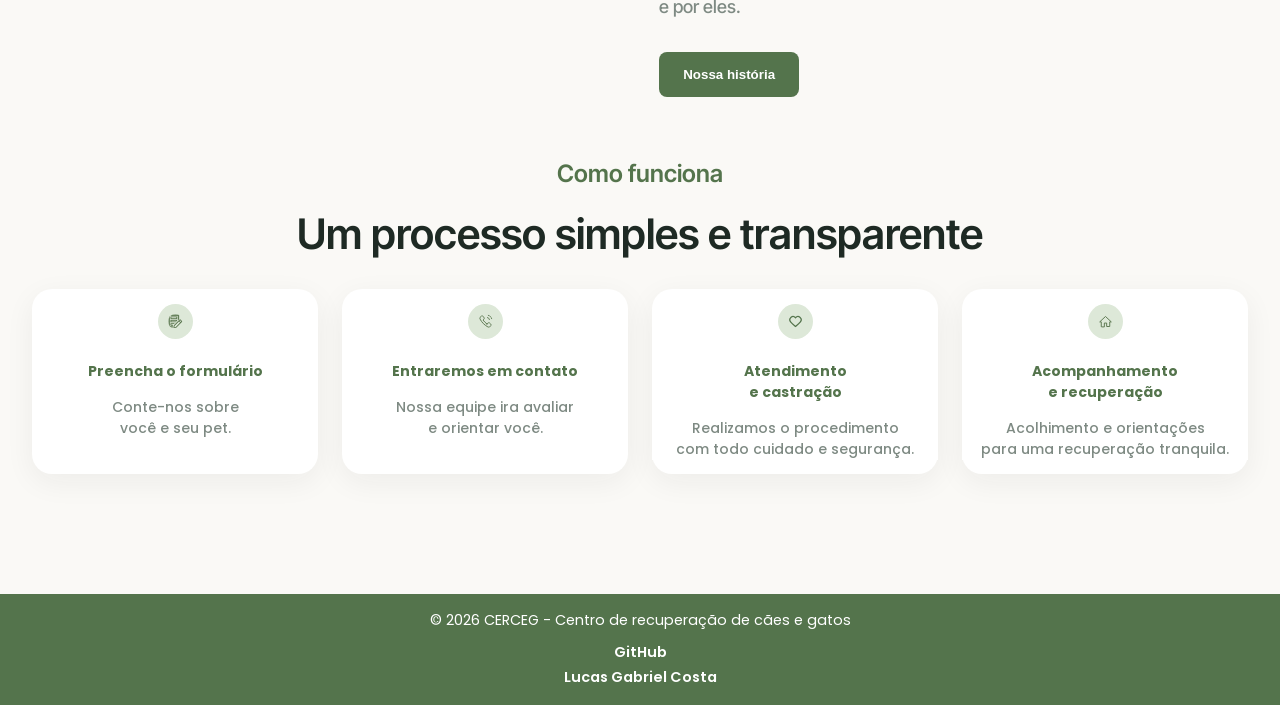
==== commit bf7d484d: "feat: change style.css to global.css and index.css, alter index.html to send to form page and constr" ====
--- a/index.html
+++ b/index.html
@@ -4,7 +4,8 @@
     <meta charset="UTF-8">
     <meta name="viewport" content="width=device-width, initial-scale=1.0">
     <title>CERCEG - Centro e recuperação de cães e gatos</title>
-    <link rel="stylesheet" href="css/style.css">
+    <link rel="stylesheet" href="css/global.css">
+    <link rel="stylesheet" href="css/index.css">
     <link rel="stylesheet" href="components/topbar/topbar.css">
     <link rel="stylesheet" href="components/footer/footer.css">
 
@@ -46,8 +47,12 @@
                 </h1>
                 <p class="description">Promovemos saúde, bem-estar e qualidade<br>de vida para cães e gatos através da<br>castração e recuperação responsável.</p>
                 <div class="btn">
-                    <button class="green">Quero castrar meu pet</button>
-                    <button class="white">Quero ajudar</button>
+                    <a href="form.html" class="green">
+                        Quero castrar meu pet
+                    </a>
+                    <a href="#" class="white">
+                        Quero ajudar
+                    </a>
                 </div>
                 <section class="cards">
                     <div class="card">
--- a/css/global.css
+++ b/css/global.css
@@ -0,0 +1,18 @@
+html {
+    scroll-behavior: smooth;
+}
+
+* {
+    box-sizing: border-box;
+}
+
+body {
+    margin: 0;
+    padding: 0;
+    overflow-x: hidden;
+
+    background-color: #FAF9F6;
+
+    font-family: "Inter Tight", sans-serif;
+    font-optical-sizing: auto;
+}
--- a/css/index.css
+++ b/css/index.css
@@ -0,0 +1,305 @@
+.hero {
+    display: flex;
+    align-items: stretch;
+    width: 100%;
+    margin: 0 auto;
+    padding: 0 2rem;
+}
+
+.hero .left,
+.hero .right {
+    flex: 1;
+    min-width: 0;
+    width: 100%;
+}
+
+.hero .left {
+    display: flex;
+    flex-direction: column;
+    align-items: flex-start;
+    margin-left: 6%;
+    margin-bottom: 5%;
+}
+
+.hero .right {
+    display: flex;
+    justify-content: center;
+    align-items: flex-start;
+    margin-right: 7%;
+}
+
+.hero img {
+    margin-top: 5%;
+    max-width: 95%;
+    height: auto;
+    object-fit: contain;
+}
+
+.hero .left .tag {
+    display: inline-flex;
+    align-items: center;
+    padding: 1%;
+
+    color: #54744c;
+    background-color: #DDE8D8;
+
+    font-size: 0.875rem;
+    font-weight: 500;
+
+    border-radius: 1.25rem;
+    margin-top: 2%;
+}
+
+.hero .left h1 {
+    margin-top: 2%;
+
+    color: #1E2A24;
+    font-size: clamp(1rem, 6vw, 5rem);
+    font-weight: 600;
+}
+
+.hero .left h1 span {
+    color: #54744c;
+}
+
+.hero .left .description {
+    margin-top: 3%;
+
+    color: #7E8A83;
+    font-size: 0.875rem;
+    font-weight: 500;
+}
+
+.hero .left .btn {
+    display: flex;
+    gap: 1.25rem;
+    width: 100%;
+    margin-top: 5%;
+}
+
+.hero .left .btn .green,
+.hero .left .btn .white {
+    display: flex;
+    justify-content: center;
+    align-items: center;
+    text-decoration: none;
+
+    flex: 1 1 20rem;
+    min-width: 14rem;
+    height: 4.375rem;
+
+    font-weight: 600;
+    border-radius: 0.5rem;
+    cursor: pointer;
+}
+
+.hero .left .btn .green {
+    background-color: #54744c;
+    color: white;
+    border: none;
+}
+
+.hero .left .btn .white {
+    background-color: white;
+    color: #54744c;
+    border: 2px solid #54744c;
+}
+
+.cards {
+    display: flex;
+    flex-wrap: wrap;
+    justify-content: center;
+    gap: 1rem;
+
+    margin: 10% 0;
+}
+
+.card {
+    flex: 1 1 160px;
+    min-width: 140px;
+    max-width: 220px;
+
+    text-align: center;
+    background-color: white;
+    border-radius: 20px;
+
+    box-shadow: 0 8px 30px rgba(30,42,36,0.06);
+}
+
+.card img {
+    display: block;
+    margin: 15px auto 0 auto;
+
+    width: 40px;
+    height: 40px;
+    padding: 10px;
+
+    object-fit: contain;
+
+    background-color: #DDE8D8;
+    border-radius: 50%;
+}
+
+.card h2 {
+    margin-bottom: 15px;
+
+    color: #54744c;
+    font-family: "Poppins", sans-serif;
+    font-size: 14px;
+    font-weight: 700;
+
+    background-color: white;
+}
+
+.card p {
+    color: #7E8A83;
+    font-family: "Poppins", sans-serif;
+    font-size: 12px;
+    font-weight: 500;
+
+    background-color: white;
+}
+
+.about {
+    display: flex;
+    align-items: stretch;
+}
+
+.about .left,
+.about .right {
+    flex: 1;
+}
+
+.about .left {
+    margin-left: 6%;
+    margin-bottom: 5%;
+}
+
+.about .left img {
+    max-width: 100%;
+    height: auto;
+    padding-bottom: 70px;
+}
+
+.about .right {
+    display: flex;
+    flex-direction: column;
+    align-items: flex-start;
+
+    margin-left: 4%;
+    margin-right: 7%;
+}
+
+.about .right h2 {
+    margin: 12px 0 20px;
+
+    color: #54744c;
+    font-size: 24px;
+    font-weight: 600;
+}
+
+.about .right h3 {
+    margin: 0 0 20px;
+
+    color: #1E2A24;
+    font-size: 70px;
+    font-weight: 600;
+}
+
+.about .right span {
+    margin-bottom: 20px;
+
+    color: #7E8A83;
+    font-size: 18px;
+    font-weight: 500;
+}
+
+.about .right .btn {
+    margin: 15px 0 50px;
+
+    height: 45px;
+    padding: 0 24px;
+
+    border: none;
+    border-radius: 8px;
+
+    background-color: #54744c;
+    color: white;
+
+    cursor: pointer;
+    font-weight: 600;
+}
+
+.how-it-works {
+    display: flex;
+    flex-direction: column;
+    align-items: center;
+}
+
+.how-it-works h2 {
+    margin: 12px 0 20px;
+
+    color: #54744c;
+    font-size: 24px;
+    font-weight: 600;
+}
+
+.how-it-works h3 {
+    margin: 0 0 30px;
+
+    color: #1E2A24;
+    font-size: 42px;
+    font-weight: 600;
+}
+
+.how-it-works .steps {
+    display: flex;
+    flex-wrap: wrap;
+    justify-content: center;
+    gap: 1.5rem;
+
+    width: 100%;
+    padding: 0 2rem 120px;
+}
+
+.how-it-works .step {
+    flex: 1 1 260px;
+    min-width: 220px;
+    max-width: 300px;
+
+    text-align: center;
+    background-color: white;
+    border-radius: 20px;
+
+    box-shadow: 0 8px 30px rgba(30,42,36,0.06);
+}
+
+.how-it-works .step img {
+    margin-top: 15px;
+    padding: 10px;
+
+    height: 35px;
+
+    background-color: #DDE8D8;
+    border-radius: 50%;
+}
+
+.how-it-works .step h4 {
+    margin-bottom: 15px;
+
+    color: #54744c;
+    font-family: "Poppins", sans-serif;
+    font-size: 14px;
+    font-weight: 700;
+
+    background-color: white;
+}
+
+.how-it-works .step p {
+    color: #7E8A83;
+    font-family: "Poppins", sans-serif;
+    font-size: 14px;
+    font-weight: 500;
+
+    background-color: white;
+}
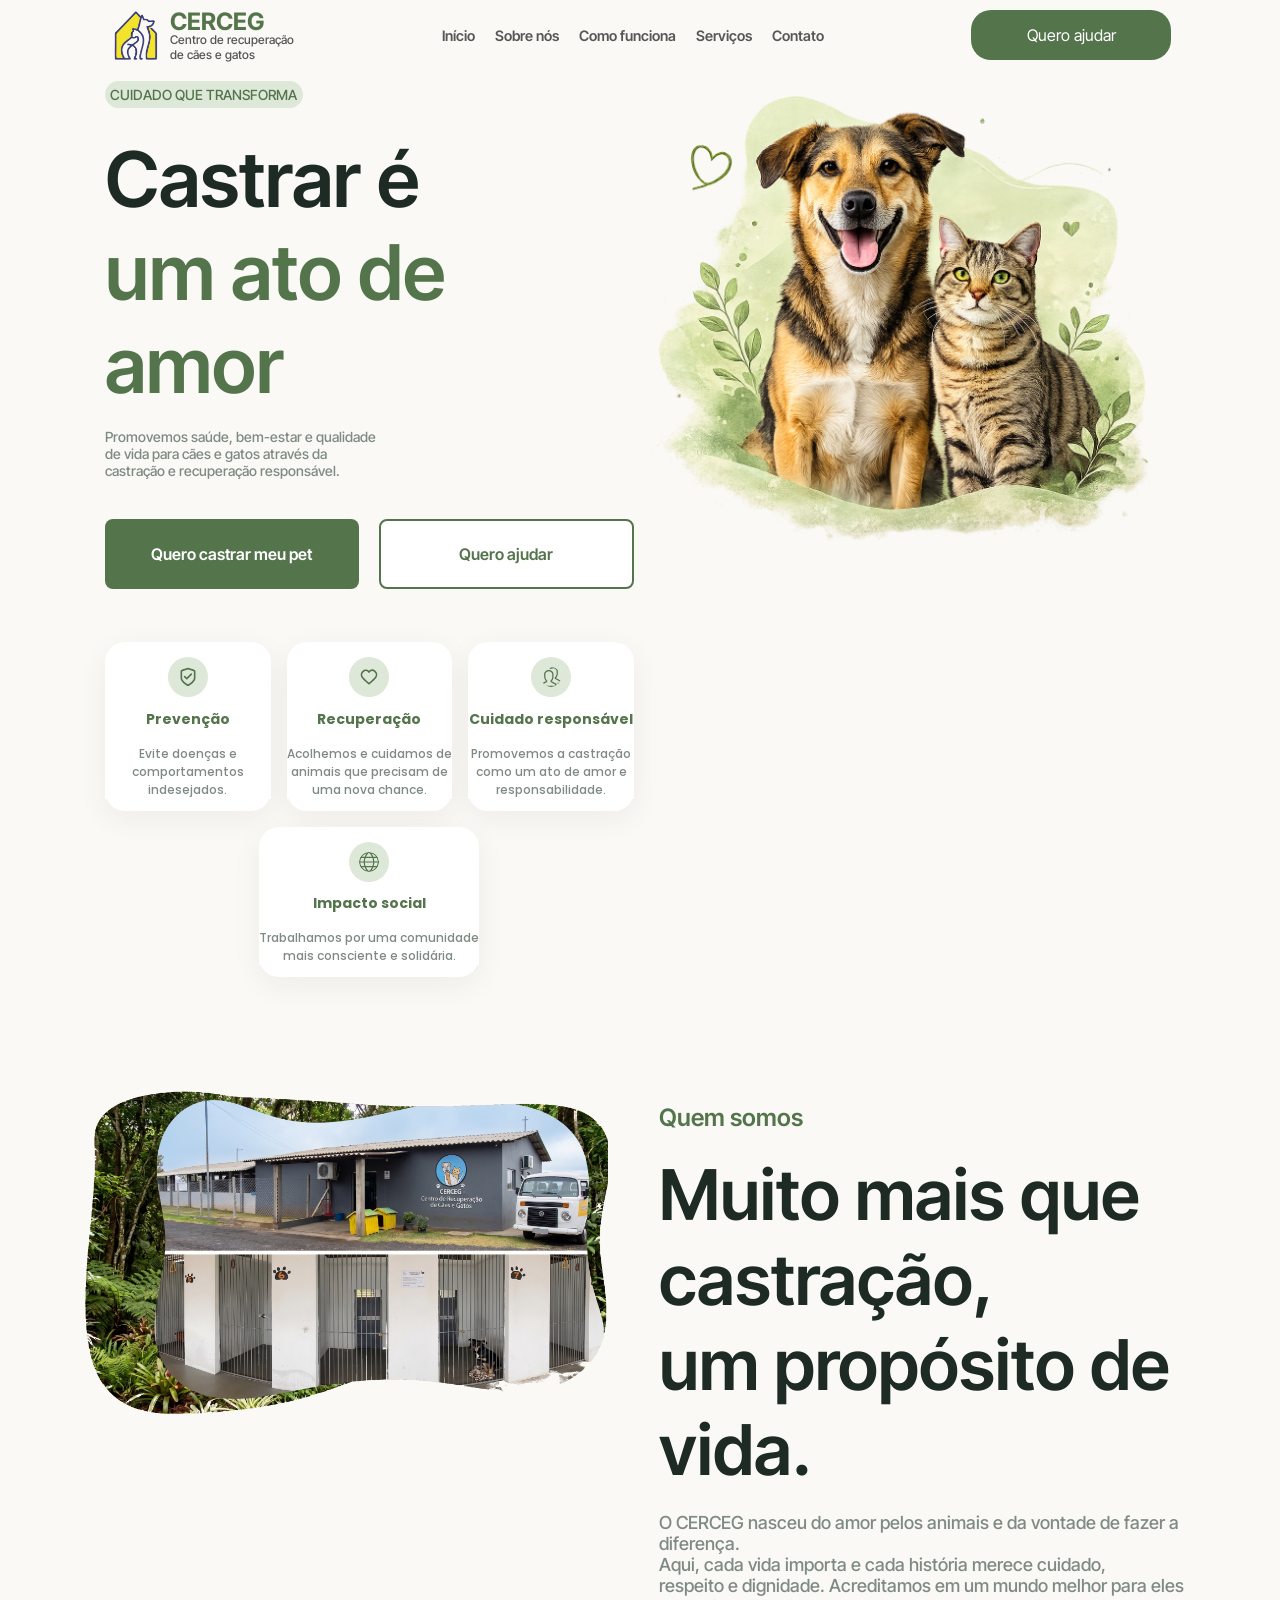
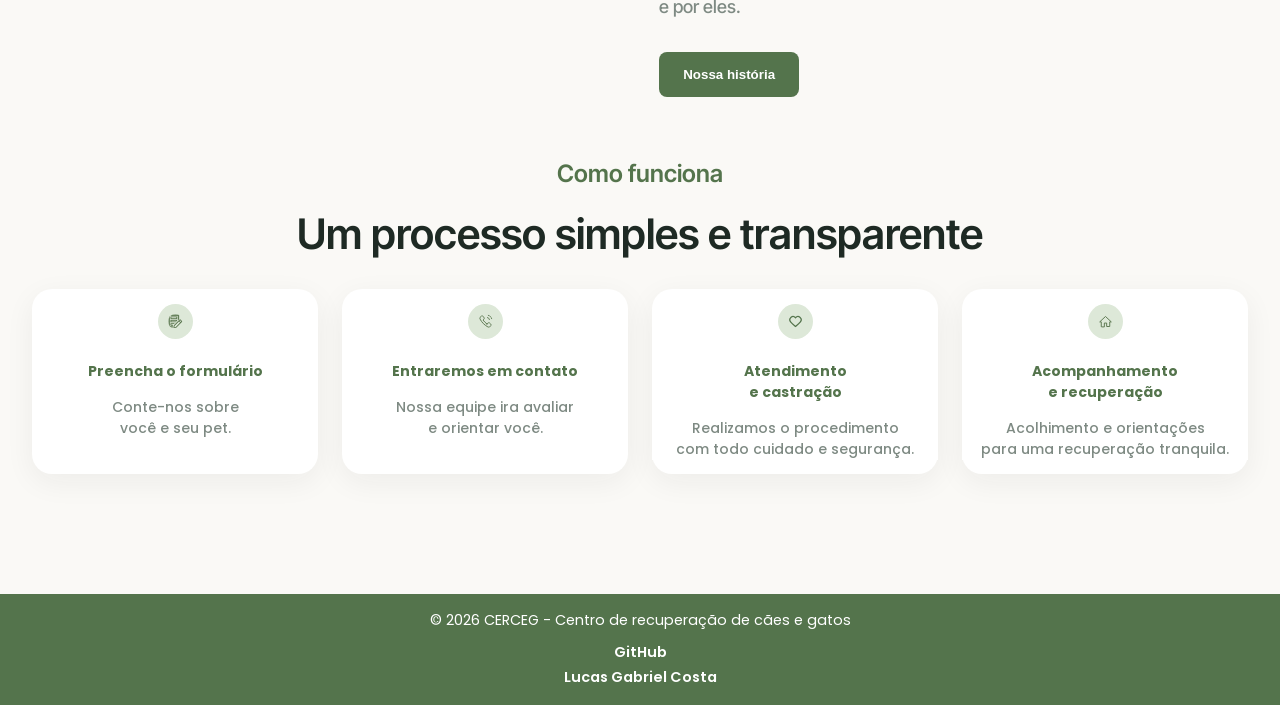
==== commit ba7ab44f: "fix: adjust and alter tag button to 'a'" ====
--- a/index.html
+++ b/index.html
@@ -34,7 +34,7 @@
                     <li><a href="#footer">Contato</a></li>
                 </ul>
             </nav>
-            <button class="btn">Quero ajudar</button>
+            <a href="help.html" class="btn">Quero ajudar</a>
         </div>
     </header>
     <main>
@@ -50,7 +50,7 @@
                     <a href="form.html" class="green">
                         Quero castrar meu pet
                     </a>
-                    <a href="#" class="white">
+                    <a href="help.html" class="white">
                         Quero ajudar
                     </a>
                 </div>
--- a/components/topbar/topbar.css
+++ b/components/topbar/topbar.css
@@ -36,17 +36,31 @@
     font-size: clamp(0.9rem, 1vw, 1rem);
 }
 
-.topbar button {
+.topbar .btn {
+    display: inline-flex;
+    align-items: center;
+    justify-content: center;
+
     background-color: #54744c;
     color: white;
+    text-decoration: none;
+
     border: none;
     padding: 10px 20px;
     cursor: pointer;
     border-radius: 20px;
+
     height: 50px;
+    width: clamp(160px, 18vw, 200px);
 
-    width: clamp(160px, 18vw, 200px);
     margin-right: clamp(1rem, 6vw, 120px);
+
+    transition: 0.2s ease;
+}
+
+.topbar .btn:hover {
+    background-color: #46663f;
+    transform: translateY(-1px);
 }
 
 h1 {
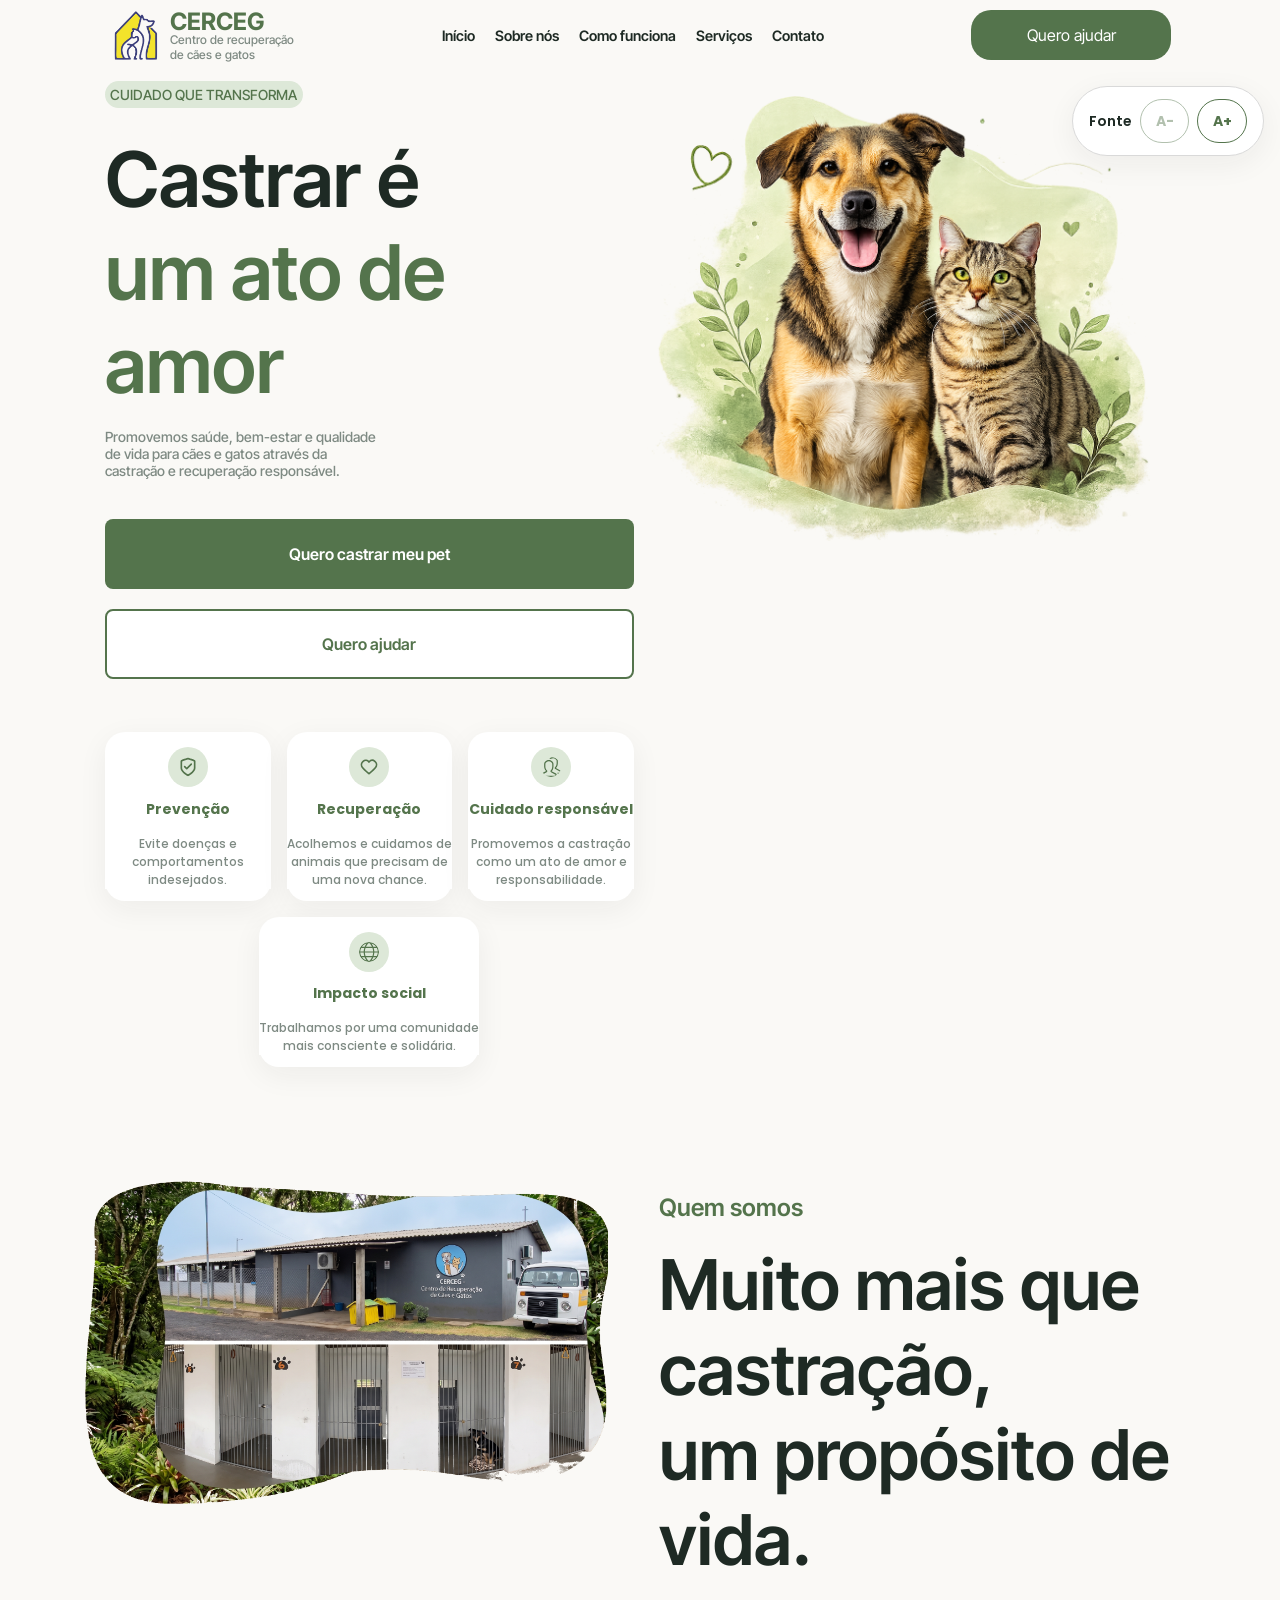
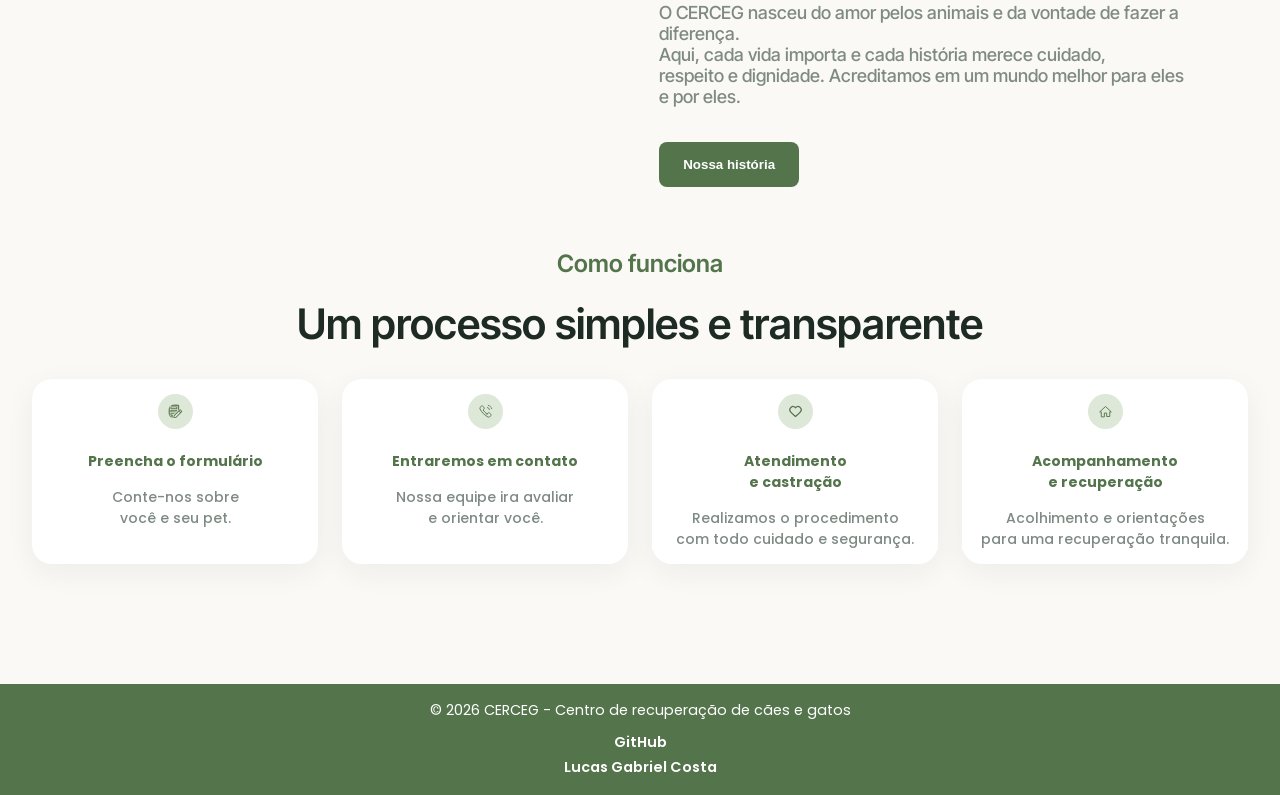
==== commit 5094fa26: "feat(a11y): A+ / A- text resizing buttons" ====
--- a/index.html
+++ b/index.html
@@ -8,6 +8,7 @@
     <link rel="stylesheet" href="css/index.css">
     <link rel="stylesheet" href="components/topbar/topbar.css">
     <link rel="stylesheet" href="components/footer/footer.css">
+    <script src="scripts/font-accessibility.js" defer></script>
 
     <link rel="preconnect" href="https://fonts.googleapis.com">
     <link rel="preconnect" href="https://fonts.gstatic.com" crossorigin>
--- a/css/global.css
+++ b/css/global.css
@@ -1,5 +1,32 @@
 html {
     scroll-behavior: smooth;
+}
+
+:root {
+    --bg-color: #faf9f6;
+    --surface-color: #ffffff;
+    --text-color: #1e2a24;
+    --text-muted-color: #7e8a83;
+    --primary-color: #54744c;
+    --primary-hover-color: #46663f;
+    --secondary-surface-color: #dde8d8;
+    --border-color: #d9d9d9;
+    --focus-color: #1a73e8;
+    --shadow-color: rgba(30, 42, 36, 0.06);
+    --font-scale: 1;
+}
+
+.high-contrast {
+    --bg-color: #000000;
+    --surface-color: #000000;
+    --text-color: #ffffff;
+    --text-muted-color: #f2f2f2;
+    --primary-color: #ffff00;
+    --primary-hover-color: #ffd700;
+    --secondary-surface-color: #1a1a1a;
+    --border-color: #ffffff;
+    --focus-color: #00e5ff;
+    --shadow-color: rgba(255, 255, 255, 0.2);
 }
 
 * {
@@ -11,8 +38,83 @@
     padding: 0;
     overflow-x: hidden;
 
-    background-color: #FAF9F6;
+    background-color: var(--bg-color);
 
     font-family: "Inter Tight", sans-serif;
     font-optical-sizing: auto;
+    color: var(--text-color);
+}
+
+.a11y-menu {
+    position: fixed;
+    top: calc(70px + 1rem);
+    right: 1rem;
+    z-index: 999;
+
+    display: flex;
+    align-items: center;
+    flex-wrap: wrap;
+    gap: 0.5rem;
+
+    max-width: calc(100vw - 2rem);
+    padding: 0.75rem 1rem;
+
+    background-color: var(--surface-color);
+    color: var(--text-color);
+    border: 1px solid var(--border-color);
+    border-radius: 999px;
+    box-shadow: 0 8px 30px var(--shadow-color);
+}
+
+.a11y-menu__label {
+    font-family: "Poppins", sans-serif;
+    font-size: calc(0.875rem * var(--font-scale));
+    font-weight: 600;
+    color: var(--text-color);
+}
+
+.a11y-menu__button {
+    display: inline-flex;
+    align-items: center;
+    justify-content: center;
+
+    min-width: 2.75rem;
+    min-height: 2.75rem;
+    padding: 0 0.9rem;
+
+    border: 1px solid var(--primary-color);
+    border-radius: 999px;
+    background-color: var(--surface-color);
+    color: var(--primary-color);
+
+    font-family: "Poppins", sans-serif;
+    font-size: calc(0.875rem * var(--font-scale));
+    font-weight: 700;
+
+    cursor: pointer;
+}
+
+.a11y-menu__button:hover {
+    background-color: var(--secondary-surface-color);
+}
+
+.a11y-menu__button:disabled {
+    opacity: 0.45;
+    cursor: not-allowed;
+}
+
+@media (max-width: 768px) {
+    .a11y-menu {
+        top: auto;
+        right: 0.75rem;
+        bottom: 0.75rem;
+        left: 0.75rem;
+        justify-content: center;
+        border-radius: 1rem;
+    }
+}
+
+:focus-visible {
+    outline: 3px solid var(--focus-color);
+    outline-offset: 3px;
 }
--- a/css/index.css
+++ b/css/index.css
@@ -1,6 +1,7 @@
 .hero {
     display: flex;
     align-items: stretch;
+    flex-wrap: wrap;
     width: 100%;
     margin: 0 auto;
     padding: 0 2rem;
@@ -40,10 +41,10 @@
     align-items: center;
     padding: 1%;
 
-    color: #54744c;
-    background-color: #DDE8D8;
-
-    font-size: 0.875rem;
+    color: var(--primary-color);
+    background-color: var(--secondary-surface-color);
+
+    font-size: calc(0.875rem * var(--font-scale));
     font-weight: 500;
 
     border-radius: 1.25rem;
@@ -53,25 +54,26 @@
 .hero .left h1 {
     margin-top: 2%;
 
-    color: #1E2A24;
-    font-size: clamp(1rem, 6vw, 5rem);
+    color: var(--text-color);
+    font-size: calc(clamp(1rem, 6vw, 5rem) * var(--font-scale));
     font-weight: 600;
 }
 
 .hero .left h1 span {
-    color: #54744c;
+    color: var(--primary-color);
 }
 
 .hero .left .description {
     margin-top: 3%;
 
-    color: #7E8A83;
-    font-size: 0.875rem;
+    color: var(--text-muted-color);
+    font-size: calc(0.875rem * var(--font-scale));
     font-weight: 500;
 }
 
 .hero .left .btn {
     display: flex;
+    flex-wrap: wrap;
     gap: 1.25rem;
     width: 100%;
     margin-top: 5%;
@@ -86,7 +88,9 @@
 
     flex: 1 1 20rem;
     min-width: 14rem;
-    height: 4.375rem;
+    min-height: 4.375rem;
+    height: auto;
+    padding: 0.9rem 1rem;
 
     font-weight: 600;
     border-radius: 0.5rem;
@@ -94,15 +98,15 @@
 }
 
 .hero .left .btn .green {
-    background-color: #54744c;
-    color: white;
+    background-color: var(--primary-color);
+    color: var(--surface-color);
     border: none;
 }
 
 .hero .left .btn .white {
-    background-color: white;
-    color: #54744c;
-    border: 2px solid #54744c;
+    background-color: var(--surface-color);
+    color: var(--primary-color);
+    border: 2px solid var(--primary-color);
 }
 
 .cards {
@@ -120,10 +124,10 @@
     max-width: 220px;
 
     text-align: center;
-    background-color: white;
+    background-color: var(--surface-color);
     border-radius: 20px;
 
-    box-shadow: 0 8px 30px rgba(30,42,36,0.06);
+    box-shadow: 0 8px 30px var(--shadow-color);
 }
 
 .card img {
@@ -136,33 +140,34 @@
 
     object-fit: contain;
 
-    background-color: #DDE8D8;
+    background-color: var(--secondary-surface-color);
     border-radius: 50%;
 }
 
 .card h2 {
     margin-bottom: 15px;
 
-    color: #54744c;
+    color: var(--primary-color);
     font-family: "Poppins", sans-serif;
-    font-size: 14px;
+    font-size: calc(14px * var(--font-scale));
     font-weight: 700;
 
-    background-color: white;
+    background-color: var(--surface-color);
 }
 
 .card p {
-    color: #7E8A83;
+    color: var(--text-muted-color);
     font-family: "Poppins", sans-serif;
-    font-size: 12px;
-    font-weight: 500;
-
-    background-color: white;
+    font-size: calc(12px * var(--font-scale));
+    font-weight: 500;
+
+    background-color: var(--surface-color);
 }
 
 .about {
     display: flex;
     align-items: stretch;
+    flex-wrap: wrap;
 }
 
 .about .left,
@@ -193,38 +198,39 @@
 .about .right h2 {
     margin: 12px 0 20px;
 
-    color: #54744c;
-    font-size: 24px;
+    color: var(--primary-color);
+    font-size: calc(24px * var(--font-scale));
     font-weight: 600;
 }
 
 .about .right h3 {
     margin: 0 0 20px;
 
-    color: #1E2A24;
-    font-size: 70px;
+    color: var(--text-color);
+    font-size: calc(70px * var(--font-scale));
     font-weight: 600;
 }
 
 .about .right span {
     margin-bottom: 20px;
 
-    color: #7E8A83;
-    font-size: 18px;
+    color: var(--text-muted-color);
+    font-size: calc(18px * var(--font-scale));
     font-weight: 500;
 }
 
 .about .right .btn {
     margin: 15px 0 50px;
 
-    height: 45px;
+    min-height: 45px;
+    height: auto;
     padding: 0 24px;
 
     border: none;
     border-radius: 8px;
 
-    background-color: #54744c;
-    color: white;
+    background-color: var(--primary-color);
+    color: var(--surface-color);
 
     cursor: pointer;
     font-weight: 600;
@@ -239,16 +245,16 @@
 .how-it-works h2 {
     margin: 12px 0 20px;
 
-    color: #54744c;
-    font-size: 24px;
+    color: var(--primary-color);
+    font-size: calc(24px * var(--font-scale));
     font-weight: 600;
 }
 
 .how-it-works h3 {
     margin: 0 0 30px;
 
-    color: #1E2A24;
-    font-size: 42px;
+    color: var(--text-color);
+    font-size: calc(42px * var(--font-scale));
     font-weight: 600;
 }
 
@@ -268,10 +274,10 @@
     max-width: 300px;
 
     text-align: center;
-    background-color: white;
+    background-color: var(--surface-color);
     border-radius: 20px;
 
-    box-shadow: 0 8px 30px rgba(30,42,36,0.06);
+    box-shadow: 0 8px 30px var(--shadow-color);
 }
 
 .how-it-works .step img {
@@ -280,26 +286,26 @@
 
     height: 35px;
 
-    background-color: #DDE8D8;
+    background-color: var(--secondary-surface-color);
     border-radius: 50%;
 }
 
 .how-it-works .step h4 {
     margin-bottom: 15px;
 
-    color: #54744c;
+    color: var(--primary-color);
     font-family: "Poppins", sans-serif;
-    font-size: 14px;
+    font-size: calc(14px * var(--font-scale));
     font-weight: 700;
 
-    background-color: white;
+    background-color: var(--surface-color);
 }
 
 .how-it-works .step p {
-    color: #7E8A83;
+    color: var(--text-muted-color);
     font-family: "Poppins", sans-serif;
-    font-size: 14px;
-    font-weight: 500;
-
-    background-color: white;
+    font-size: calc(14px * var(--font-scale));
+    font-weight: 500;
+
+    background-color: var(--surface-color);
 }
--- a/components/topbar/topbar.css
+++ b/components/topbar/topbar.css
@@ -2,9 +2,12 @@
     display: flex;
     justify-content: space-between;
     align-items: center;
+    flex-wrap: wrap;
+    gap: 1rem;
 
     width: 100%;
-    height: 70px;
+    min-height: 70px;
+    height: auto;
 
     padding: 5px 2rem;
     box-sizing: border-box;
@@ -23,6 +26,7 @@
 
 .topbar ul {
     display: flex;
+    flex-wrap: wrap;
     list-style: none;
     gap: 20px; /* mantém igual */
     padding: 0;
@@ -31,7 +35,7 @@
 
 .topbar ul li a {
     text-decoration: none;
-    color: #575757;
+    color: var(--text-color);
     font-weight: 600;
     font-size: clamp(0.9rem, 1vw, 1rem);
 }
@@ -41,8 +45,8 @@
     align-items: center;
     justify-content: center;
 
-    background-color: #54744c;
-    color: white;
+    background-color: var(--primary-color);
+    color: var(--surface-color);
     text-decoration: none;
 
     border: none;
@@ -50,7 +54,8 @@
     cursor: pointer;
     border-radius: 20px;
 
-    height: 50px;
+    min-height: 50px;
+    height: auto;
     width: clamp(160px, 18vw, 200px);
 
     margin-right: clamp(1rem, 6vw, 120px);
@@ -59,13 +64,13 @@
 }
 
 .topbar .btn:hover {
-    background-color: #46663f;
+    background-color: var(--primary-hover-color);
     transform: translateY(-1px);
 }
 
 h1 {
-    color: #54744c;
-    font-size: 24px;
+    color: var(--primary-color);
+    font-size: calc(24px * var(--font-scale));
     margin: 0;
 }
 
@@ -73,6 +78,6 @@
     margin-top: -4px;
     display: inline-block;
     font-weight: 500;
-    font-size: 12px;
-    color: #555;
+    font-size: calc(12px * var(--font-scale));
+    color: var(--text-muted-color);
 }
--- a/components/footer/footer.css
+++ b/components/footer/footer.css
@@ -1,6 +1,6 @@
 footer {
-    background-color: #54744c;
-    color: white;
+    background-color: var(--primary-color);
+    color: var(--surface-color);
     text-align: center;
     padding: 1rem 1rem; /* antes 2rem */
     font-family: 'Poppins', sans-serif;
@@ -9,16 +9,16 @@
 footer p {
     margin: 0 0 0.5rem 0;
     background: transparent;
-    font-size: 0.9rem;
+    font-size: calc(0.9rem * var(--font-scale));
 }
 
 footer a {
-    color: white;
+    color: var(--surface-color);
     text-decoration: none;
     margin: 0 0.5rem;
     background: transparent;
     font-weight: 600;
-    font-size: 0.9rem;
+    font-size: calc(0.9rem * var(--font-scale));
 }
 
 footer a:hover {
